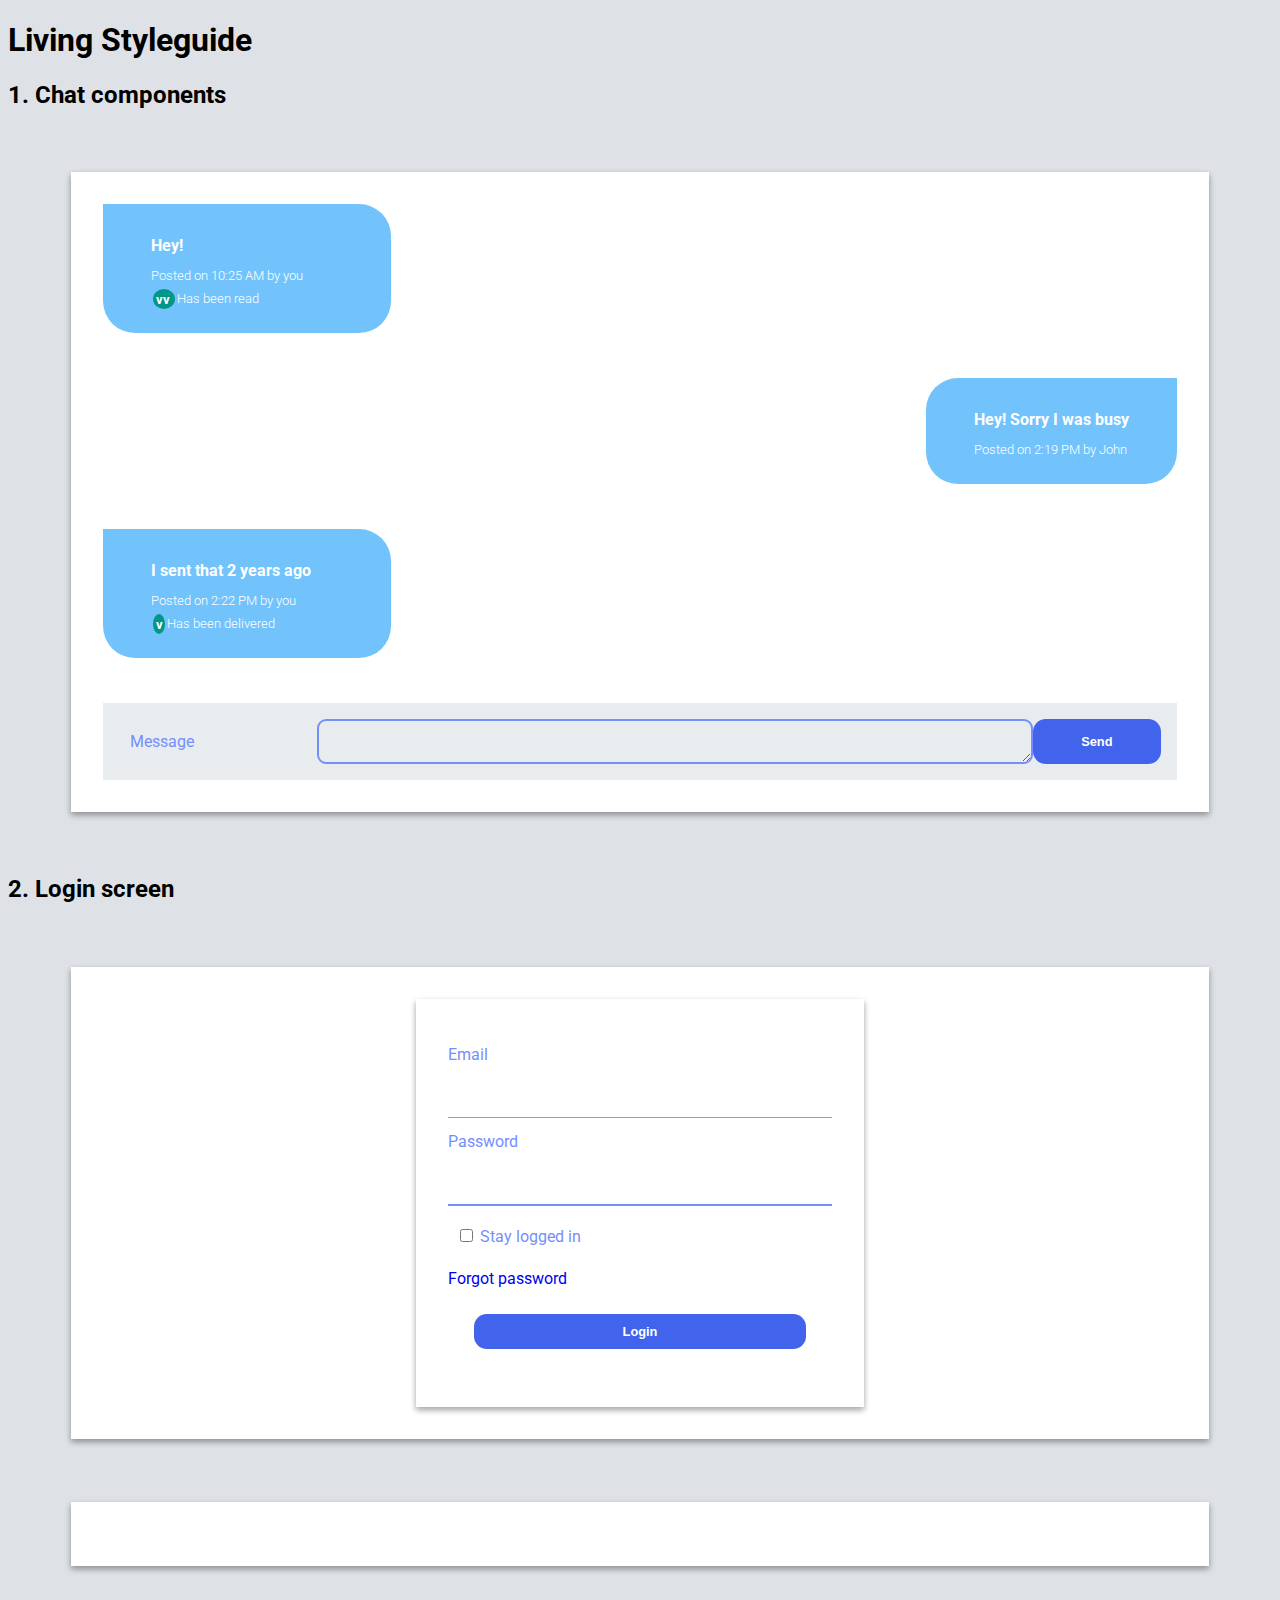
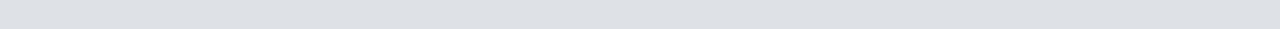
==== week-2/index.html @ c5dcfd50 "Added chat and login" ====
<!doctype html>
<html lang="en">
<head>

    <meta charset="UTF-8">
    <meta name="viewport" content="width=device-width" initial-scale=1>

    <title>Living Styleguide</title>

    <link rel="stylesheet" href="styles.css">

</head>
<body>

<h1>Living Styleguide</h1>

<!-- place components or patterns here -->
<h2>1. Chat components</h2>
<section class="chat">

  <ol>
      <li>

          <p>
              Hey!
          </p>

          <footer>
              <p>Posted on <time datatime="2015-01-22T10:25">10:25 AM</time> by you</p>
              <p data-status="READ">Has been read</p>
          </footer>

      </li>
      <li>

          <p>
              Hey! Sorry I was busy
          </p>

          <footer>
              <p>Posted on <time datatime="2017-02-03T14:19">2:19 PM</time> by John</p>
          </footer>

      </li>
      <li>

          <p>
              I sent that 2 years ago
          </p>

          <footer>
              <p>Posted on <time datatime="2017-02-03T14:22">2:22 PM</time> by you</p>
              <p data-status="DELIVERED">Has been delivered</p>
          </footer>

      </li>
  </ol>

  <form action="/" method="post">

      <label for="field-message">Message</label>
      <textarea name="field-message" id="field-message"></textarea>

      <button type="submit">Send</button>

  </form>
</section>

<h2>2. Login screen</h2>
<section class="login">
  <form action="/" method="post">

      <label for="field-email">Email</label>
      <input type="email" id="field-email" name="field-email" autocomplete="email" required autofocus>

      <label for="field-password">Password</label>
      <input type="password" id="field-password" name="field-password" required>
      <div class="password">
        <input type="checkbox" id="field-stay-logged-in" name="field-stay-logged-in" value="stay-logged-in">
        <label for="field-stay-logged-in">Stay logged in</label>
      </div>

      <a href="/">Forgot password</a>

      <button type="submit">Login</button>

  </form>
</section>
<section>
  

</body>
</html>
---- week-2/styles.css ----
@import url('https://fonts.googleapis.com/css?family=Roboto:300,400,700,900');

body {
  background-color: #dee2e6;
  color: black;
  font-family: 'Roboto', sans-serif;
}

ol {
  padding: 0;
  margin: 0;
}
section {
  background-color: white;
  padding: 2em;
  margin: 5%;
  box-shadow: 0 3px 6px rgba(0,0,0,0.16), 0 3px 6px rgba(0,0,0,0.23);
}
a {
  text-decoration: none;
}
/* Tags
--------------------*/

li {
  list-style-type: none;
  color: white;
  background-color: #72c3fc;
  padding: 1em 3em;
  margin-bottom: 5vh;
  border-radius: 0em 2em 2em 2em;
  max-width: 15vw;
}

li p {
  font-weight: 700;
}

footer {
  font-size: 0.8em;
  line-height: 0.8;
}

label {
  color: #748ffc;
  line-height: 3em;
}

input {
  line-height: 4vh;
  border: none;
  border-bottom: 2px solid #748ffc;
  font-size: 1em;
}

input:focus {
  outline: none;
  border-bottom: 1px solid hotpink;
}

textarea {
  border-radius: 1em;
  border: none;
  background-color: inherit;
  border: 2px solid #748ffc;
  font-size: 0.7em;
}

textarea:focus {
  outline: none;
  border-bottom: 2px solid hotpink;

}
/* Attributes
--------------------*/

[data-status="READ"]:before {
  content: "vv ";
  font-weight: 700;
  background-color: #009688;
  border-radius: 100%;
  padding: 0.2em;
  margin: 1%;
}

[data-status="DELIVERED"]:before {
  content: "v";
  font-weight: 700;
  background-color: #009688;
  border-radius: 100%;
  padding: 0.2em;
  margin: 1%;
}

[type="submit"] {
  background-color: #4263eb;
  border: none;
  padding: 0.8em;
  border-radius: 1em;
  color: white;
  min-width: 10vw;
  font-weight: 900;
  font-size: 0.8em;
}

/* 1. Chat
--------------------*/

footer p {
  font-weight: 300;
}

.chat form {
  display: flex;
  background-color: #e9ecef;
  padding: 1em;
  height: 5vh;
  color: white;
}

.chat form > label {
  flex: 1;
  align-self: center;
  margin: 1%;
}

form > textarea {
  flex: 4;
}

ol {
  display: flex;
  flex-direction: column;
}

.chat li:nth-of-type(2) {
  align-self: flex-end;
  border-radius: 2em 0em 2em 2em;
}

/* 2. Login
--------------------*/
.login {
  display: flex;
  justify-content: center;
}
.login form {
  display: flex;
  background-color: #ffffff;
  flex-direction: column;
  min-width: 30vw;
  padding: 2em;
  box-shadow: 0 3px 6px rgba(0,0,0,0.16), 0 3px 6px rgba(0,0,0,0.23);
}

.login button {
  margin: 2em;
}

.login .password {
  margin: 2%;
}
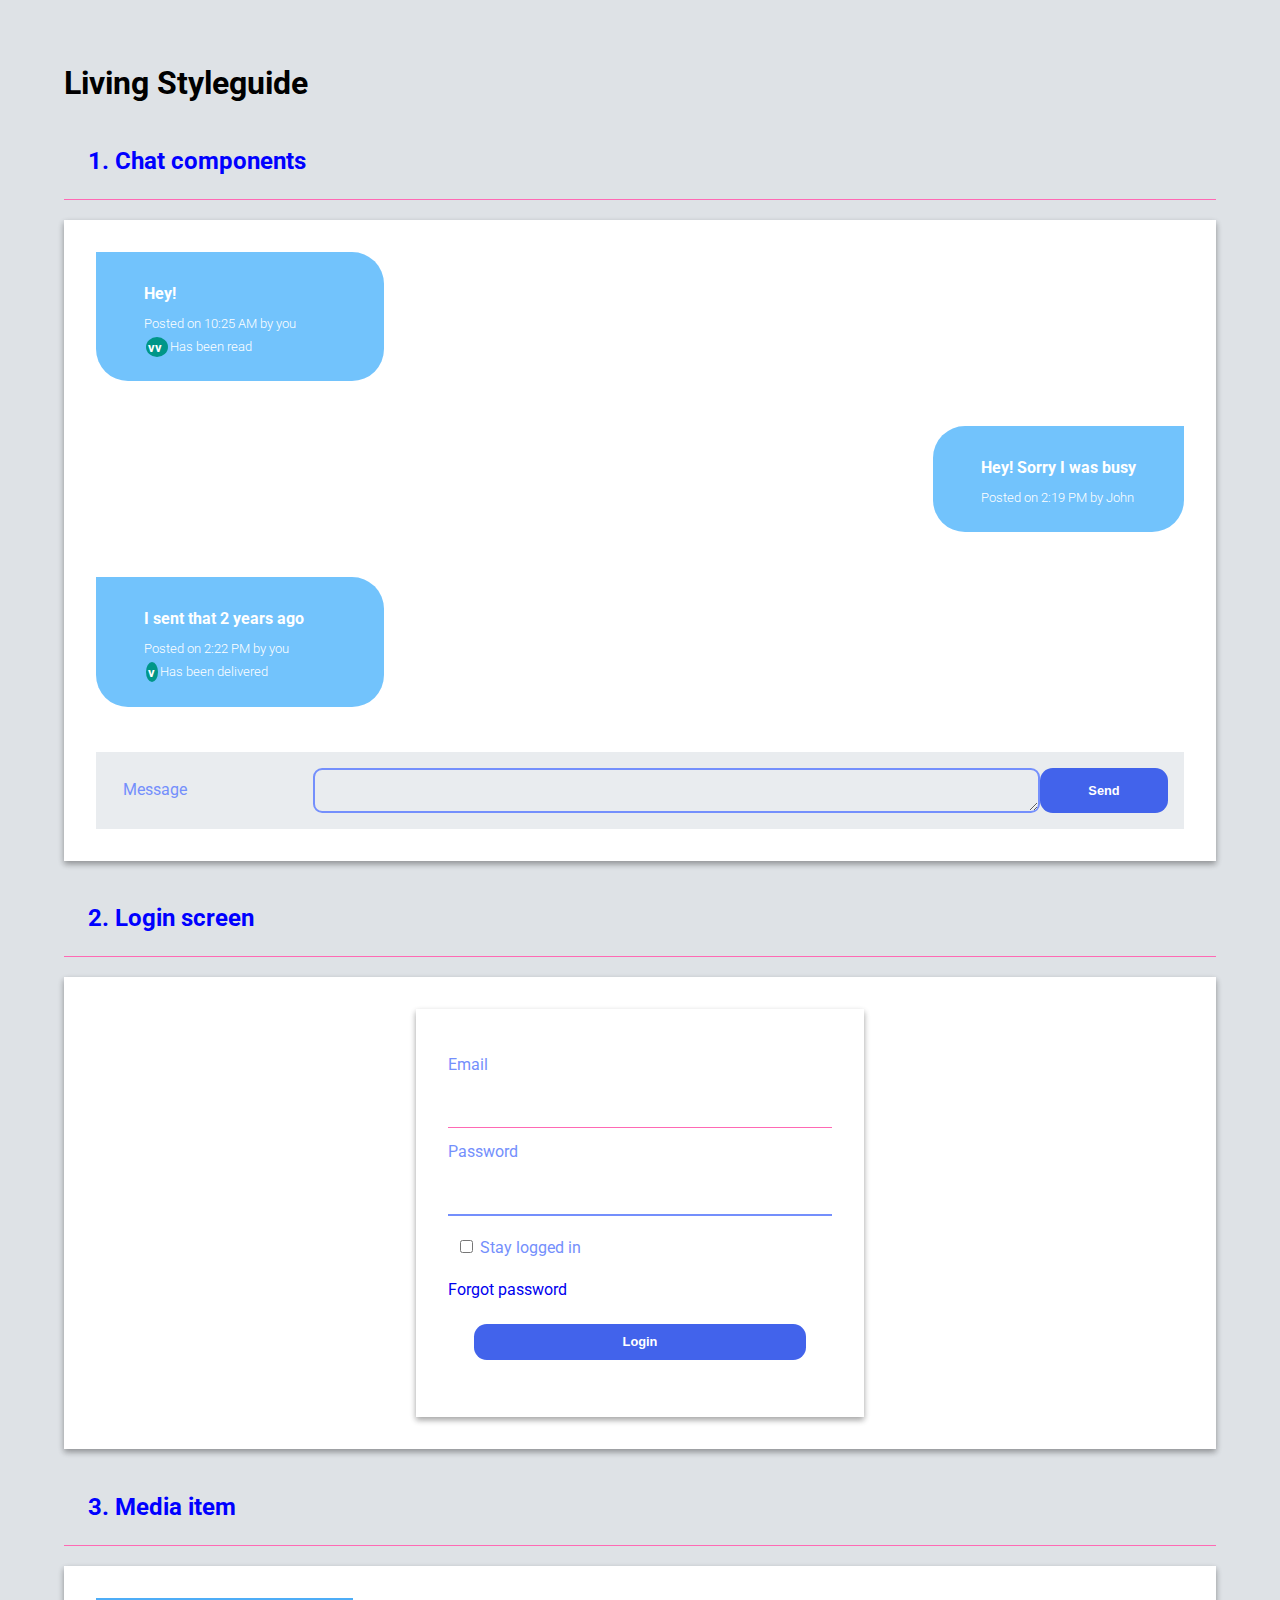
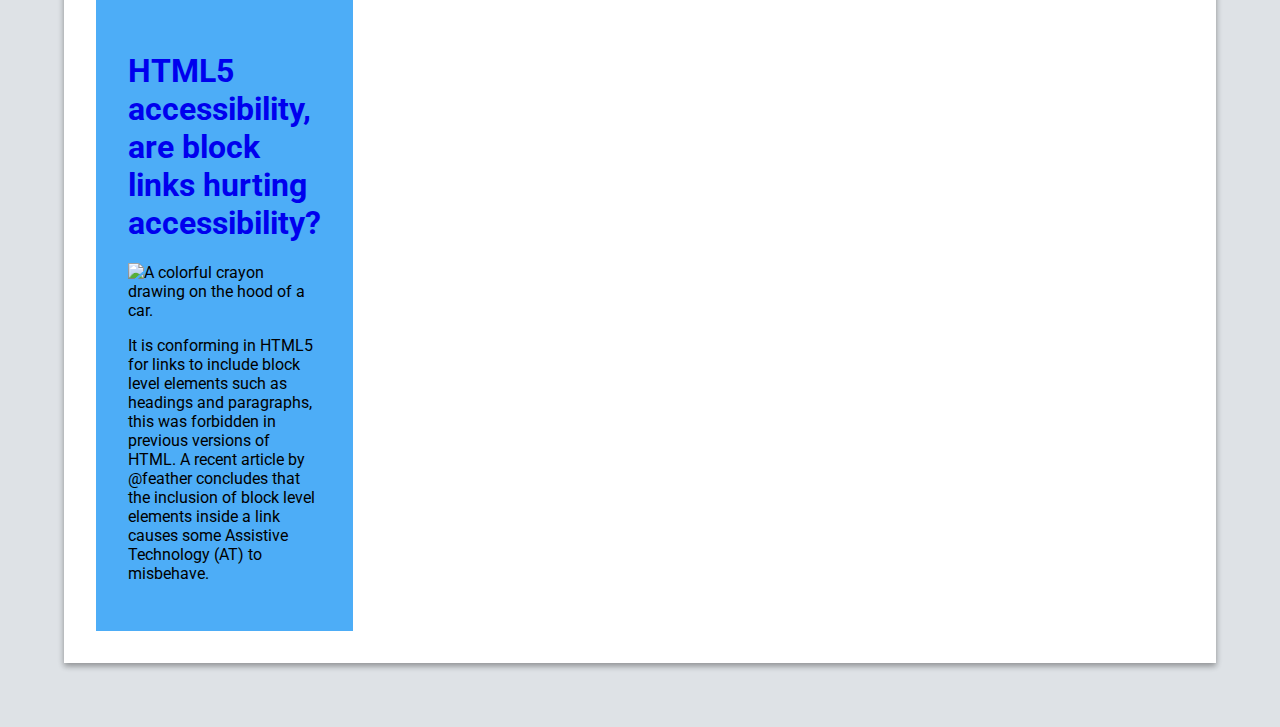
==== commit 1b83d29d: "Working on" ====
--- a/week-2/index.html
+++ b/week-2/index.html
@@ -86,8 +86,18 @@
 
   </form>
 </section>
-<section>
-  
+
+<h2>3. Media item</h3>
+<section class="media-item">
+  <article>
+  	<h1><a href="/">HTML5 accessibility, are block links hurting accessibility?</a></h1>
+
+  	<img src="https://vasilis.nl/voto/fotos/klein/161001180558-de-boot-gemist-150.jpg" alt="A colorful crayon drawing on the hood of a car." />
+
+  	<p>It is conforming in HTML5 for links to include block level elements such as headings and paragraphs, this was forbidden in previous versions of HTML. A recent article by @feather concludes that the inclusion of block level elements inside a link causes some Assistive Technology (AT) to misbehave.</p>
+  </article>
+</section>
+
 
 </body>
 </html>
--- a/week-2/styles.css
+++ b/week-2/styles.css
@@ -4,6 +4,7 @@
   background-color: #dee2e6;
   color: black;
   font-family: 'Roboto', sans-serif;
+  margin: 5%;
 }
 
 ol {
@@ -13,12 +14,25 @@
 section {
   background-color: white;
   padding: 2em;
-  margin: 5%;
   box-shadow: 0 3px 6px rgba(0,0,0,0.16), 0 3px 6px rgba(0,0,0,0.23);
 }
 a {
   text-decoration: none;
 }
+
+h2 {
+  text-align: left;
+  border-bottom: 1px solid hotpink;
+  padding: 1em;
+  color: blue;
+}
+
+article {
+  background-color: #4dadf7;
+  padding: 2em;
+  width: min-content;
+}
+
 /* Tags
 --------------------*/
 
@@ -160,3 +174,9 @@
 .login .password {
   margin: 2%;
 }
+
+/* Article
+--------------------*/
+article img {
+  width: 50vw;
+}
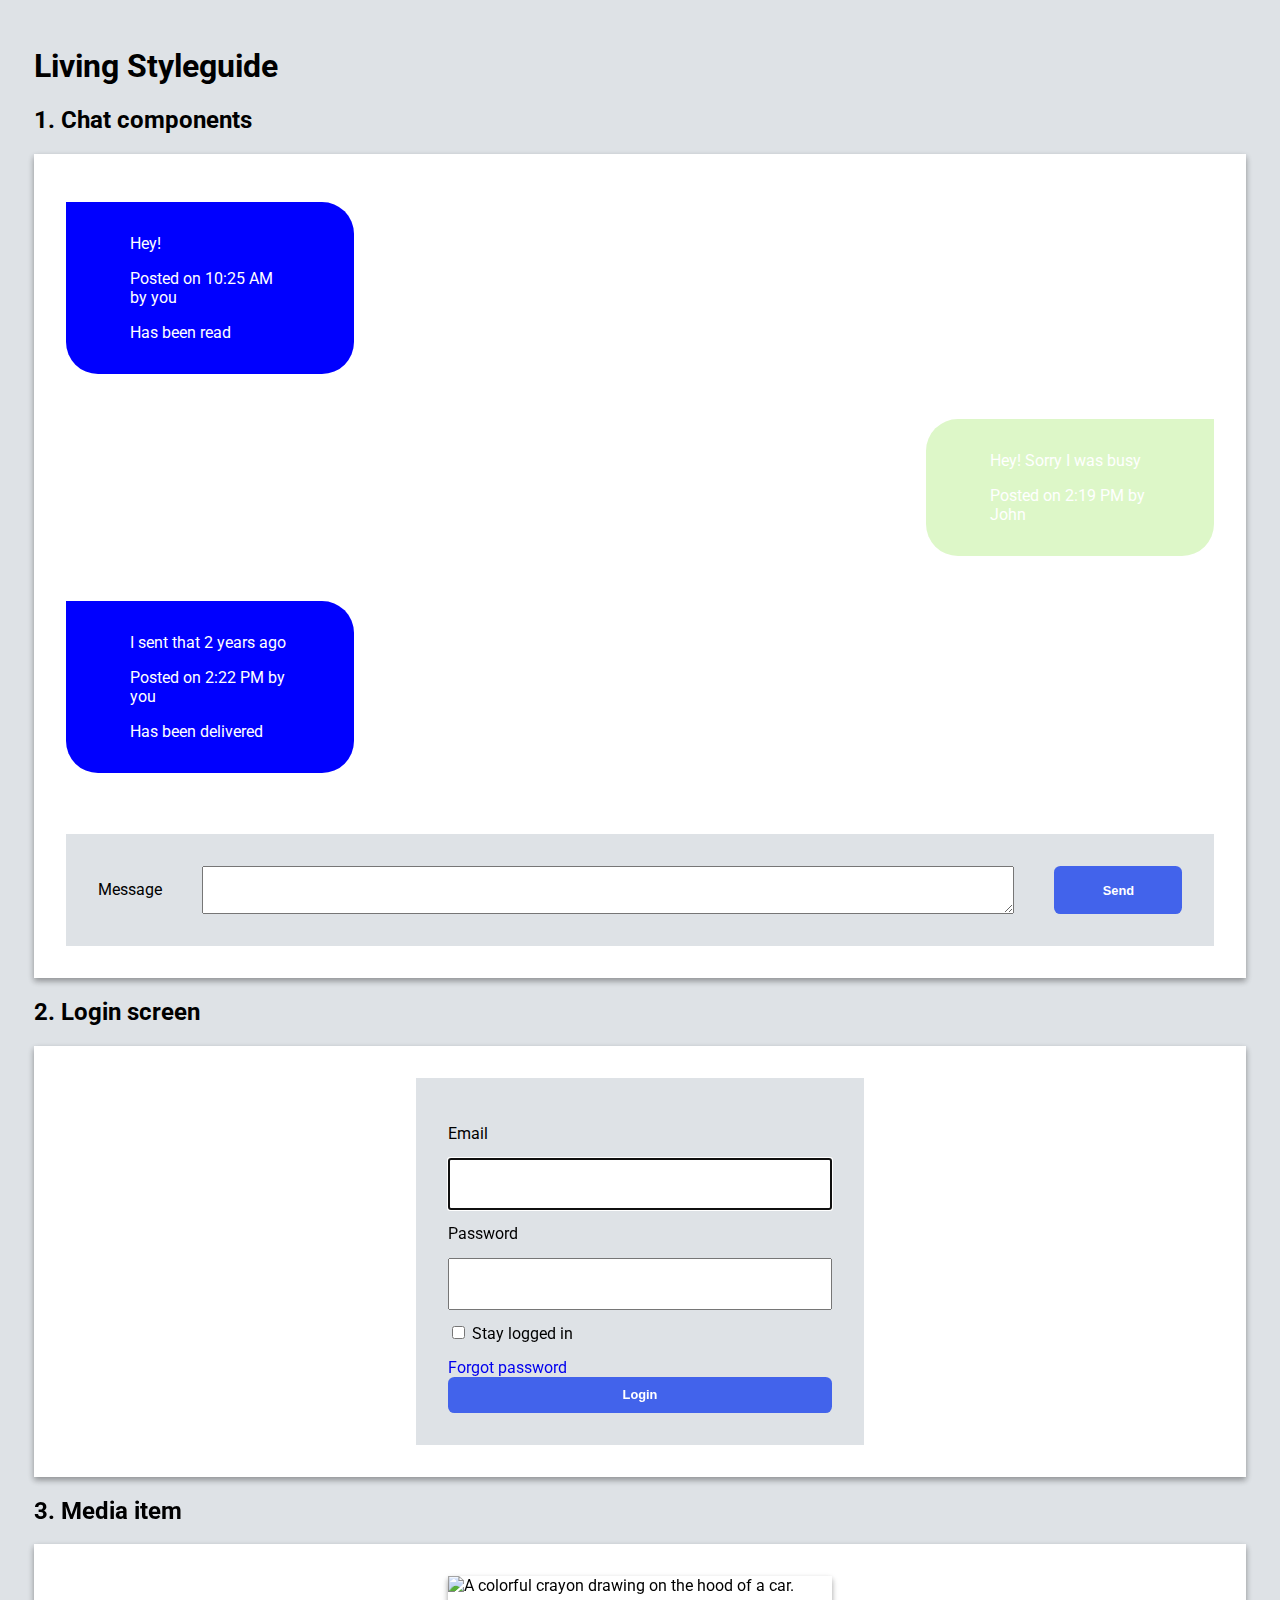
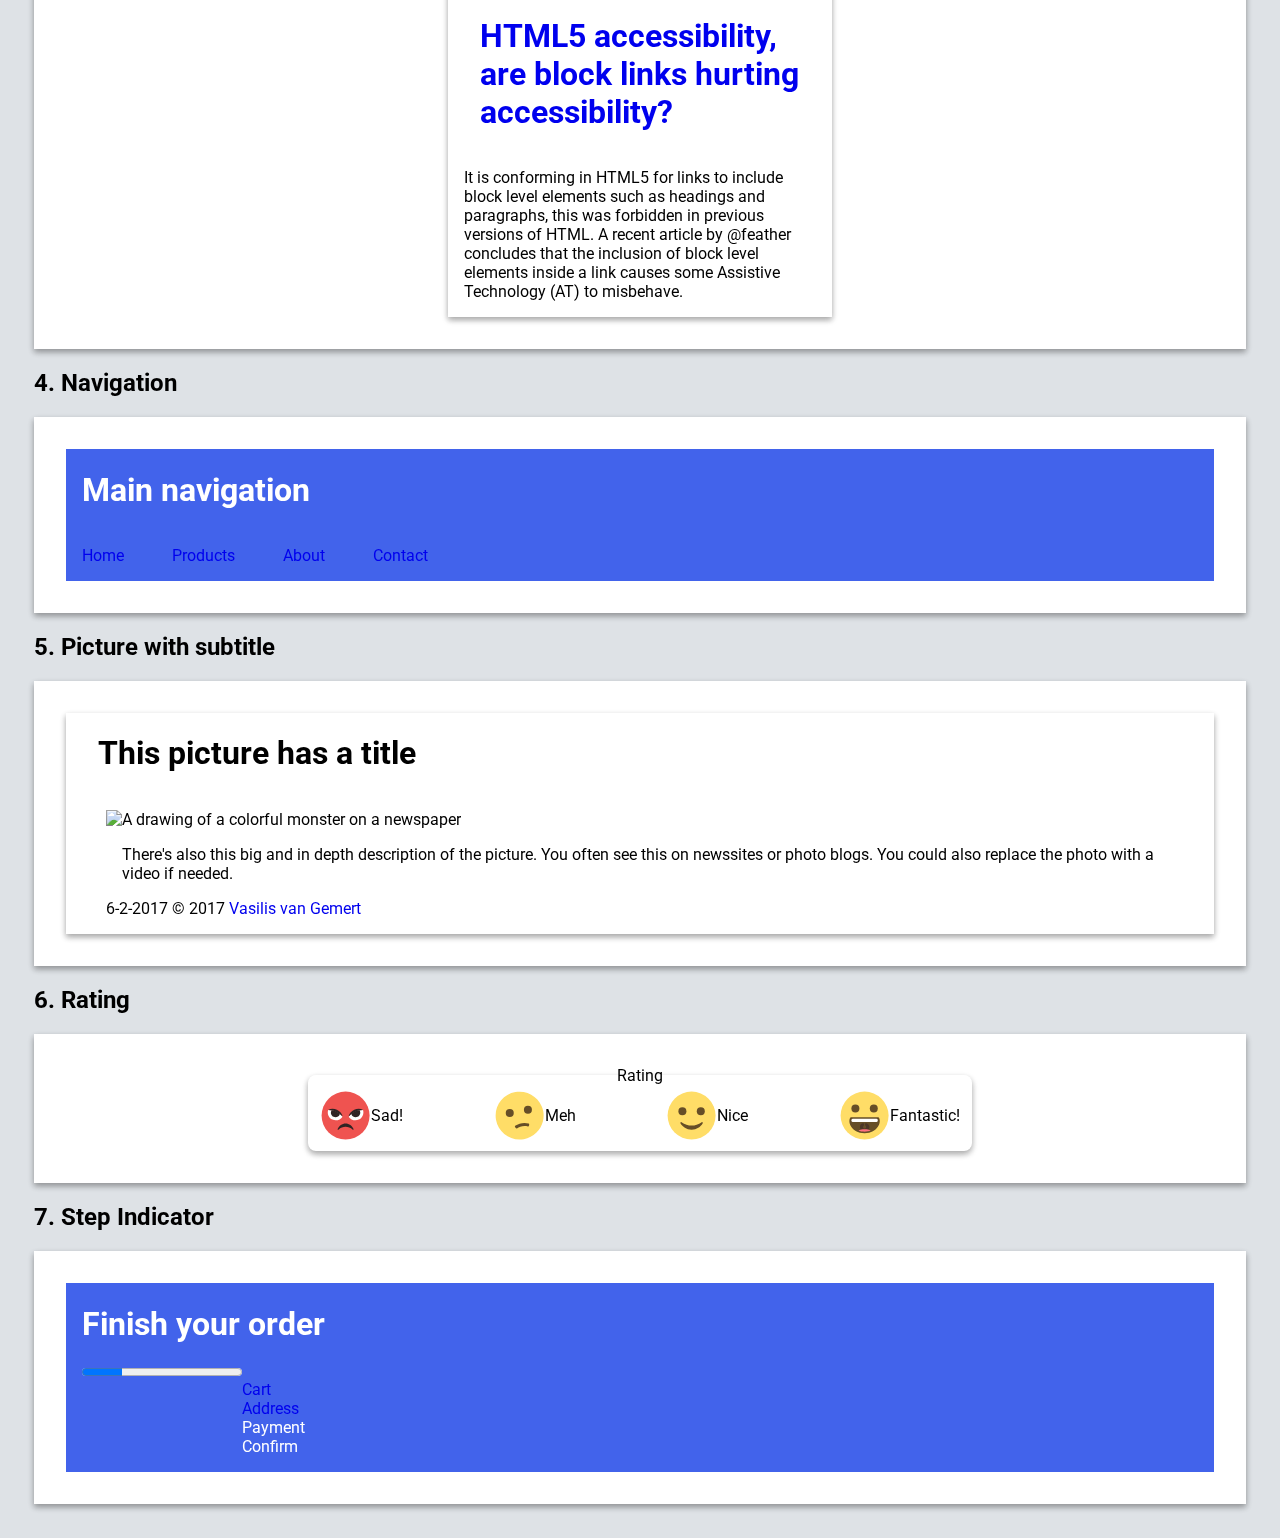
==== commit 6d88c86d: "Added styling components" ====
--- a/week-2/index.html
+++ b/week-2/index.html
@@ -3,8 +3,7 @@
 <head>
 
     <meta charset="UTF-8">
-    <meta name="viewport" content="width=device-width" initial-scale=1>
-
+    <meta name="viewport" content="width=device-width, initial-scale=1">
     <title>Living Styleguide</title>
 
     <link rel="stylesheet" href="styles.css">
@@ -98,6 +97,114 @@
   </article>
 </section>
 
+<h2>4. Navigation</h2>
+<section class="navigation">
+  <nav>
+
+      <h1>Main navigation</h1>
+
+      <ul>
+          <li><a href="#main-content" aria-label="Home, current page">Home</a></li>
+          <li>
+              <a href="/products">Products</a>
+
+              <ul>
+                  <li><a href="/products/rock">Rock</a></li>
+                  <li><a href="/products/paper">Paper</a></li>
+                  <li><a href="/products/scissors">Scissors</a></li>
+              </ul>
+
+          </li>
+          <li><a href="/about">About</a></li>
+          <li><a href="/contact">Contact</a></li>
+      </ul>
+  </nav>
+</section>
+
+<h2> 5. Picture with subtitle</h2>
+<section class="picture">
+  <article>
+  	<h1>This picture has a title</h1>
+  	<figure>
+  		<!-- Portrait -->
+  		<img src="https://vasilis.nl/voto/fotos/klein/170126170241-we-hebben-een-bortusk-1280.jpg" alt="A drawing of a colorful monster on a newspaper" />
+
+  		<!-- Landscape -->
+  		<!-- <img src="https://vasilis.nl/voto/fotos/klein/161001174911-verhuizen-1280.jpg" alt="A bulldozer transporting a beach house along a sunny beach" /> -->
+  		<figcaption>
+  			<p>
+  				There's also this big and in depth description of the picture. You often see this on newssites or photo blogs. You could also replace the photo with a video if needed.
+  			</p>
+  			<footer>
+  				<time datetime="2017-02-06">6-2-2017</time> © 2017 <a href="https://vasilis.nl">Vasilis van Gemert</a>
+  			</footer>
+  		</figcaption>
+  	</figure>
+  </article>
+</section>
+
+<h2> 6. Rating</h2>
+<section class="rating">
+  <fieldset>
+      <legend>Rating</legend>
+
+      <div class="emoji">
+        <input type="radio" name="rating" id="rating-0">
+        <label for="rating-0">
+            Sad!
+            <svg xmlns="http://www.w3.org/2000/svg" viewBox="0 0 64 64" enable-background="new 0 0 64 64"><circle cx="32" cy="32" r="30" fill="#ef5350"/><path d="m41 49.7c-5.8-4.8-12.2-4.8-18 0-.7.6-1.3-.4-.8-1.3 1.8-3.4 5.3-6.5 9.8-6.5s8.1 3.1 9.8 6.5c.5.8-.1 1.8-.8 1.3" fill="#302424"/><path d="m10.2 24.9c-1.5 4.7.6 10 5.3 12.1 4.6 2.2 10 .5 12.7-3.7l-6.9-7.7-11.1-.7" fill="#fff"/><g fill="#302424"><path d="m14.2 25.8c-1.4 2.9-.1 6.4 2.8 7.7 2.9 1.4 6.4.1 7.7-2.8 1-1.9-9.6-6.8-10.5-4.9"/><path d="m10.2 24.9c1.6-1 3.5-1.5 5.4-1.5 1.9 0 3.8.5 5.6 1.3 1.7.8 3.3 2 4.6 3.4 1.2 1.5 2.2 3.2 2.4 5.1-1.3-1.3-2.6-2.4-4-3.4-1.4-1-2.8-1.8-4.2-2.4-1.5-.7-3-1.2-4.6-1.7-1.8-.3-3.4-.6-5.2-.8"/></g><path d="m53.8 24.9c1.5 4.7-.6 10-5.3 12.1-4.6 2.2-10 .5-12.7-3.7l6.9-7.7 11.1-.7" fill="#fff"/><g fill="#302424"><path d="m49.8 25.8c1.4 2.9.1 6.4-2.8 7.7-2.9 1.4-6.4.1-7.7-2.8-1-1.9 9.6-6.8 10.5-4.9"/><path d="m53.8 24.9c-1.6-1-3.5-1.5-5.4-1.5-1.9 0-3.8.5-5.6 1.3-1.7.8-3.3 2-4.6 3.4-1.2 1.5-2.2 3.2-2.4 5.1 1.3-1.3 2.6-2.4 4-3.4 1.4-1 2.8-1.8 4.2-2.4 1.5-.7 3-1.2 4.6-1.7 1.8-.3 3.4-.6 5.2-.8"/></g></svg>
+        </label>
+
+
+        <input type="radio" name="rating" id="rating-1">
+        <label for="rating-1">
+            Meh
+            <svg xmlns="http://www.w3.org/2000/svg" viewBox="0 0 64 64" enable-background="new 0 0 64 64"><path d="m2.5 37.2c2.9 16.3 18.4 27.2 34.8 24.3 16.3-2.9 27.2-18.4 24.3-34.8-2.9-16.2-18.5-27.1-34.8-24.2-16.3 2.8-27.2 18.4-24.3 34.7" fill="#ffdd67"/><g fill="#664e27"><circle cx="42.4" cy="24.7" r="5"/><circle cx="19.7" cy="28.7" r="5"/><path d="m43.3 41.8c-5.8-1.5-12-.4-16.9 3-1.2.9 1.1 4 2.3 3.2 3.2-2.3 8.4-3.8 13.7-2.4 1.3.3 2.4-3.3.9-3.8"/></g></svg>
+        </label>
+
+
+        <input type="radio" name="rating" id="rating-2">
+        <label for="rating-2">
+            Nice
+            <svg xmlns="http://www.w3.org/2000/svg" viewBox="0 0 64 64" enable-background="new 0 0 64 64"><circle cx="32" cy="32" r="30" fill="#ffdd67"/><g fill="#664e27"><circle cx="20.5" cy="26.6" r="5"/><circle cx="43.5" cy="26.6" r="5"/><path d="m44.6 40.3c-8.1 5.7-17.1 5.6-25.2 0-1-.7-1.8.5-1.2 1.6 2.5 4 7.4 7.7 13.8 7.7s11.3-3.6 13.8-7.7c.6-1.1-.2-2.3-1.2-1.6"/></g></svg>
+        </label>
+
+
+        <input type="radio" name="rating" id="rating-3">
+        <label for="rating-3">
+            Fantastic!
+            <svg xmlns="http://www.w3.org/2000/svg" viewBox="0 0 64 64" enable-background="new 0 0 64 64"><circle cx="32" cy="32" r="30" fill="#ffdd67"/><path d="m49.7 34.4c-.4-.5-1.1-.4-1.9-.4-15.8 0-15.8 0-31.6 0-.8 0-1.5-.1-1.9.4-3.9 5 .7 19.6 17.7 19.6 17 0 21.6-14.6 17.7-19.6" fill="#664e27"/><path d="m33.8 41.7c-.6 0-1.5.5-1.1 2 .2.7 1.2 1.6 1.2 2.8 0 2.4-3.8 2.4-3.8 0 0-1.2 1-2 1.2-2.8.3-1.4-.6-2-1.1-2-1.6 0-4.1 1.7-4.1 4.6 0 3.2 2.7 5.8 6 5.8 3.3 0 6-2.6 6-5.8-.1-2.8-2.7-4.5-4.3-4.6" fill="#4c3526"/><path d="m24.3 50.7c2.2 1 4.8 1.5 7.7 1.5 2.9 0 5.5-.6 7.7-1.5-2.1-1.1-4.7-1.7-7.7-1.7s-5.6.6-7.7 1.7" fill="#ff717f"/><path d="m47 36c-15 0-15 0-29.9 0-2.1 0-2.1 4-.1 4 10.4 0 19.6 0 30 0 2 0 2-4 0-4" fill="#fff"/><g fill="#664e27"><circle cx="20.5" cy="23" r="5"/><circle cx="43.5" cy="23" r="5"/></g></svg>
+        </label>
+      </div>
+
+  </fieldset>
+</section>
+
+<h2> 7. Step Indicator</h2>
+<section ="step">
+  <nav>
+
+      <h1>Finish your order</h1>
+
+      <progress value="0.25" max="1">25%</progress>
+
+      <ol>
+          <li>
+              <a href="/cart">Cart</a>
+          </li>
+          <li>
+              <a href="#main-content" aria-label="Address, current step">Address</a>
+          </li>
+          <li>
+              Payment
+          </li>
+          <li>
+              Confirm
+          </li>
+      </ol>
+
+  </nav>
+</section>
 
 </body>
 </html>
--- a/week-2/styles.css
+++ b/week-2/styles.css
@@ -1,182 +1,227 @@
 @import url('https://fonts.googleapis.com/css?family=Roboto:300,400,700,900');
 
-body {
-  background-color: #dee2e6;
-  color: black;
-  font-family: 'Roboto', sans-serif;
-  margin: 5%;
-}
-
-ol {
-  padding: 0;
-  margin: 0;
-}
-section {
-  background-color: white;
-  padding: 2em;
-  box-shadow: 0 3px 6px rgba(0,0,0,0.16), 0 3px 6px rgba(0,0,0,0.23);
-}
+/* CSS variables for color
+-----------------------------*/
+
+:root {
+  --main-bg-color: #dee2e6;
+  --main-fr-color: #fff;
+
+  --main-font: 'Roboto', sans-serif;
+  --main-font-color: #fff;
+  --main-link-color: purple;
+  --main-p-color: black;
+
+  --nav-dark: #3949AB;
+
+  --box-shadow-1: 0 3px 6px rgba(0,0,0,0.16), 0 3px 6px rgba(0,0,0,0.23);
+
+  --section-bg-color: #fff;
+
+  --chat-bg-color: blue;
+  --chat-bg2-color: #DDF7C8;
+
+  --button-color: #4263eb;
+
+  --nav-bg-color: #4263eb;
+}
+
+/* Some resets
+-----------------------*/
 a {
   text-decoration: none;
 }
 
-h2 {
-  text-align: left;
-  border-bottom: 1px solid hotpink;
-  padding: 1em;
-  color: blue;
+ul,ol {
+  list-style-type: none;
+  padding: 0;
+}
+
+/* Global page styling
+-----------------------*/
+
+html {
+  margin: 2%;
+  background-color: var(--main-bg-color);
+  font-family: var(--main-font)
+}
+
+section {
+  background-color: var(--main-fr-color);
+  box-shadow: var(--box-shadow-1);
+  padding: 2em;
+}
+
+img {
+  max-width: 100%;
+}
+
+/* Tags
+----------------*/
+
+form {
+  display: flex;
+  background-color: var(--main-bg-color);
+  padding: 2em;
+}
+
+label {
+  line-height: 3;
+  cursor: pointer;
+}
+
+input {
+  font-size: 1em;
+  line-height: 2;
+  padding: 0.5em;
+  display: inline;
 }
 
 article {
-  background-color: #4dadf7;
-  padding: 2em;
-  width: min-content;
-}
-
-/* Tags
---------------------*/
-
-li {
-  list-style-type: none;
-  color: white;
-  background-color: #72c3fc;
+  box-shadow: var(--box-shadow-1);
+  display: flex;
+  flex-direction: column;
+}
+
+nav {
+  display: flex;
+  flex-wrap: wrap;
+  background-color: var(--nav-bg-color);
+  color: var(--main-fr-color);
+  padding: 0em 1em;
+}
+
+svg {
+  width: 4vw;
+}
+
+/* Attributes
+---------------*/
+[type="submit"] {
+  background-color: var(--button-color);
+  border: none;
+  padding: 0.8em;
+  border-radius: 0.5em;
+  color: var(--main-fr-color);
+  min-width: 10vw;
+  font-weight: 900;
+  font-size: 0.8em;
+}
+
+/* 1. Chat
+----------------*/
+.chat ol {
+  display: flex;
+  flex-direction: column;
+}
+
+.chat form > label {
+  align-self: center;
+}
+
+form > textarea {
+  flex: 1;
+  margin: 0em 3em;
+}
+
+.chat li {
+  color: var(--main-fr-color);
+  background-color: var(--chat-bg-color);
   padding: 1em 3em;
   margin-bottom: 5vh;
   border-radius: 0em 2em 2em 2em;
   max-width: 15vw;
 }
 
-li p {
-  font-weight: 700;
-}
-
-footer {
-  font-size: 0.8em;
-  line-height: 0.8;
-}
-
-label {
-  color: #748ffc;
-  line-height: 3em;
-}
-
-input {
-  line-height: 4vh;
-  border: none;
-  border-bottom: 2px solid #748ffc;
-  font-size: 1em;
-}
-
-input:focus {
-  outline: none;
-  border-bottom: 1px solid hotpink;
-}
-
-textarea {
-  border-radius: 1em;
-  border: none;
-  background-color: inherit;
-  border: 2px solid #748ffc;
-  font-size: 0.7em;
-}
-
-textarea:focus {
-  outline: none;
-  border-bottom: 2px solid hotpink;
-
-}
-/* Attributes
---------------------*/
-
-[data-status="READ"]:before {
-  content: "vv ";
-  font-weight: 700;
-  background-color: #009688;
-  border-radius: 100%;
-  padding: 0.2em;
-  margin: 1%;
-}
-
-[data-status="DELIVERED"]:before {
-  content: "v";
-  font-weight: 700;
-  background-color: #009688;
-  border-radius: 100%;
-  padding: 0.2em;
-  margin: 1%;
-}
-
-[type="submit"] {
-  background-color: #4263eb;
-  border: none;
-  padding: 0.8em;
-  border-radius: 1em;
-  color: white;
-  min-width: 10vw;
-  font-weight: 900;
-  font-size: 0.8em;
-}
-
-/* 1. Chat
---------------------*/
-
-footer p {
-  font-weight: 300;
-}
-
-.chat form {
-  display: flex;
-  background-color: #e9ecef;
-  padding: 1em;
-  height: 5vh;
-  color: white;
-}
-
-.chat form > label {
-  flex: 1;
-  align-self: center;
-  margin: 1%;
-}
-
-form > textarea {
-  flex: 4;
-}
-
-ol {
-  display: flex;
-  flex-direction: column;
-}
-
 .chat li:nth-of-type(2) {
   align-self: flex-end;
   border-radius: 2em 0em 2em 2em;
-}
+  background-color: var(--chat-bg2-color);
+}
+
 
 /* 2. Login
---------------------*/
+-----------------*/
 .login {
   display: flex;
   justify-content: center;
 }
+
 .login form {
-  display: flex;
-  background-color: #ffffff;
   flex-direction: column;
   min-width: 30vw;
-  padding: 2em;
-  box-shadow: 0 3px 6px rgba(0,0,0,0.16), 0 3px 6px rgba(0,0,0,0.23);
-}
-
-.login button {
-  margin: 2em;
-}
-
-.login .password {
-  margin: 2%;
-}
-
-/* Article
---------------------*/
+  box-shadow: var(--box-1-shadow);
+}
+
+/* 3. Media item
+--------------*/
+.media-item {
+  display: flex;
+  justify-content: center;
+}
+
+.media-item article {
+  max-width: 30vw;
+}
+
 article img {
+  width: 100%;
+  order: -1;
+}
+
+article > h1,p {
+  padding: 0em 1em;
+  order: 0;
+}
+
+/* 4. Navigation
+------------------*/
+nav h1 {
+  flex-basis: 100%;
+}
+
+nav ul {
+  display: flex;
+  width: 100%;
+}
+
+nav li {
+  margin-right: 3em;
+}
+nav ul li ul {
+  display: flex;
+  flex-direction: column;
+  display: none;
+}
+
+/* 5. Picture with subtitle
+-----------------------*/
+.rating {
+  display: flex;
+  justify-content: center;
+}
+
+fieldset {
   width: 50vw;
-}
+  text-align: center;
+  border-radius: 0.5em;
+  float: left;
+  border: none;
+  box-shadow: var(--box-shadow-1);
+}
+
+fieldset [type="radio"] {
+  display: none;
+}
+
+.emoji {
+  display: flex;
+  justify-content: space-between;
+}
+
+fieldset label {
+  line-height: 0;
+  display: flex;
+  flex-direction: row-reverse;
+  align-items: center;
+}
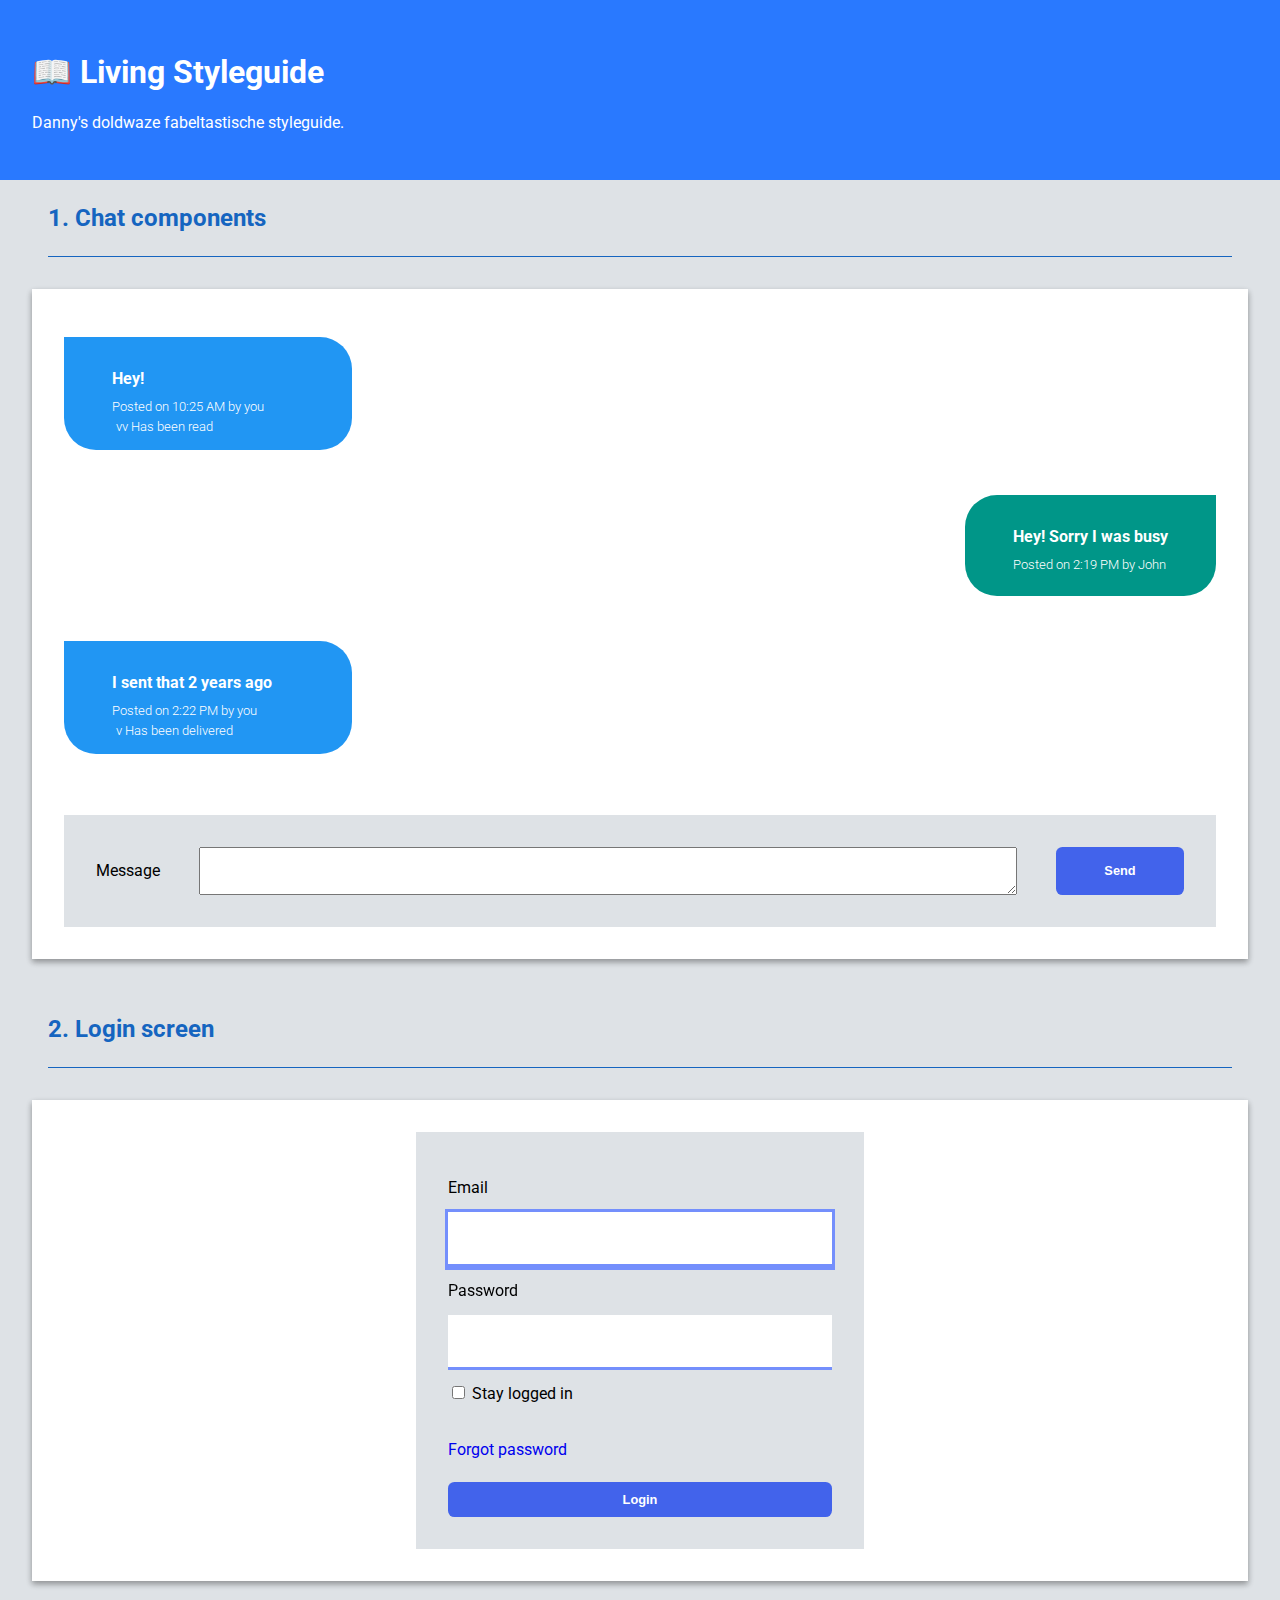
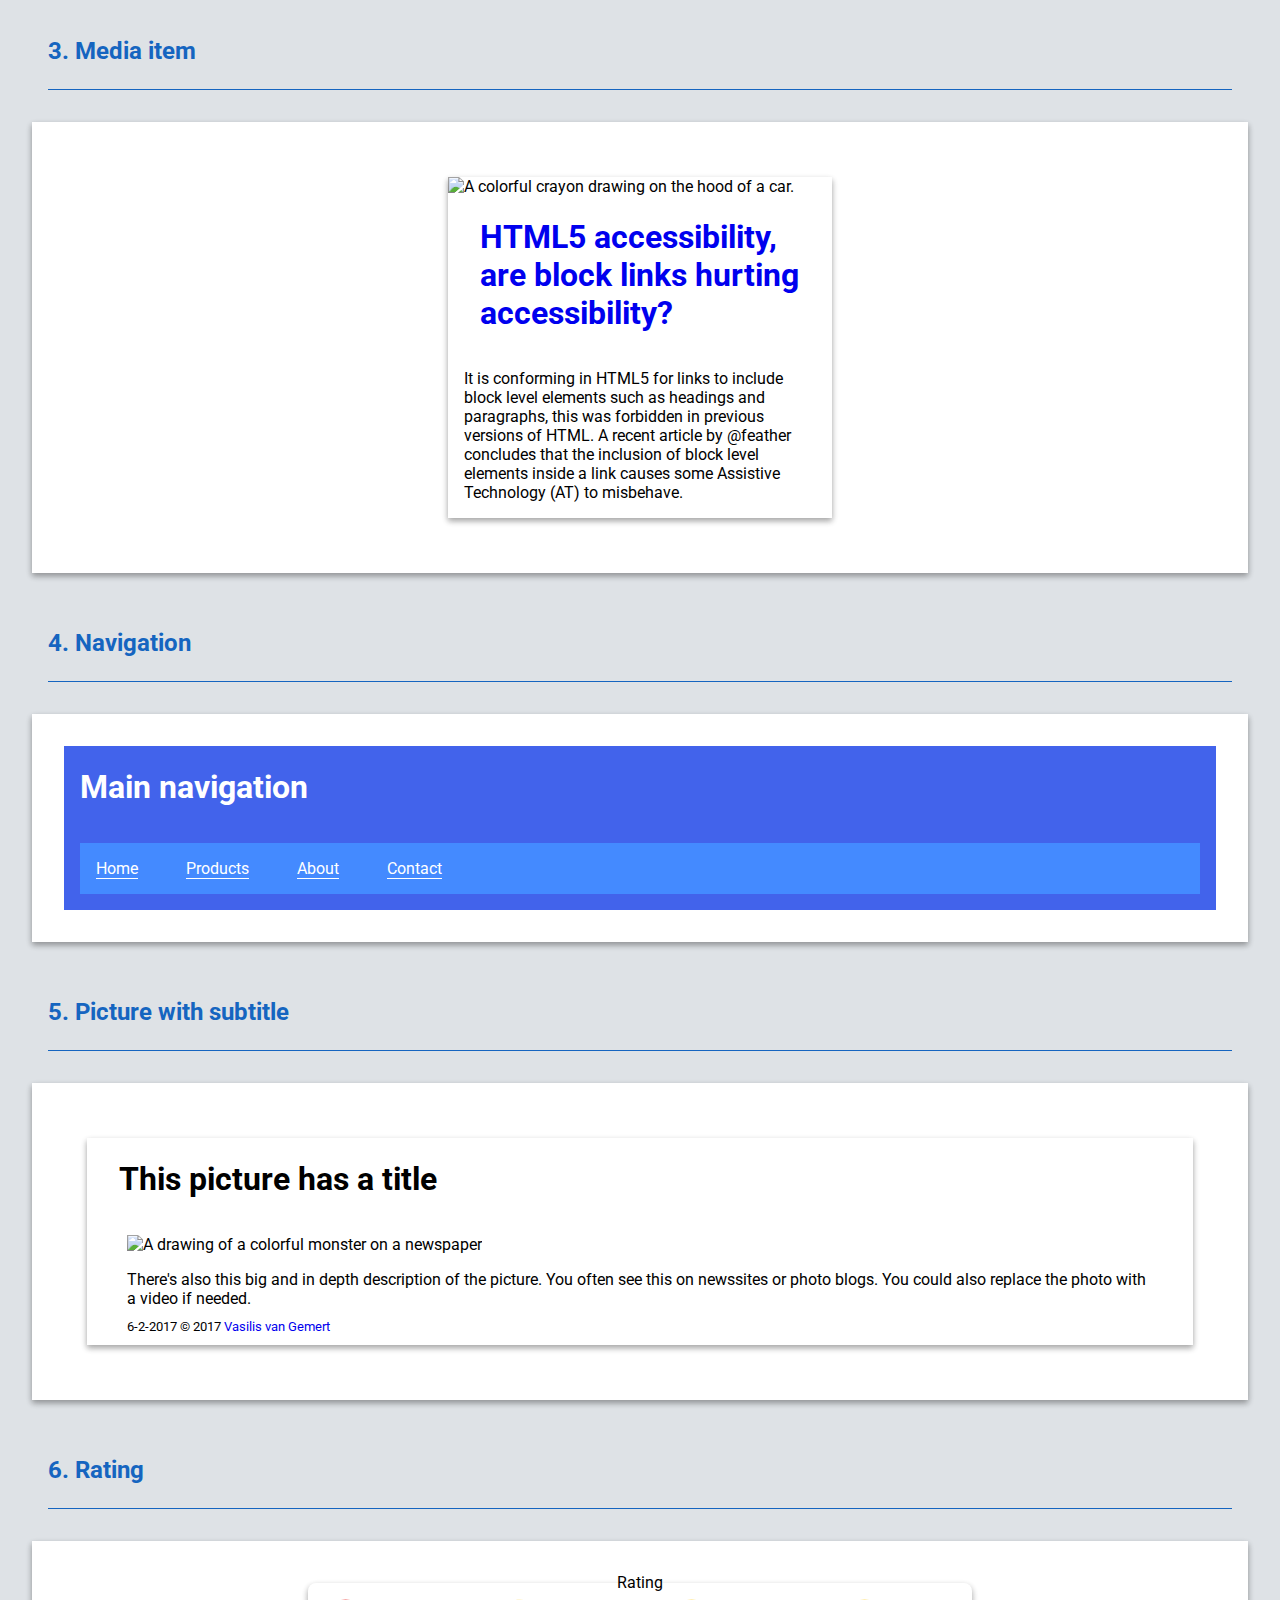
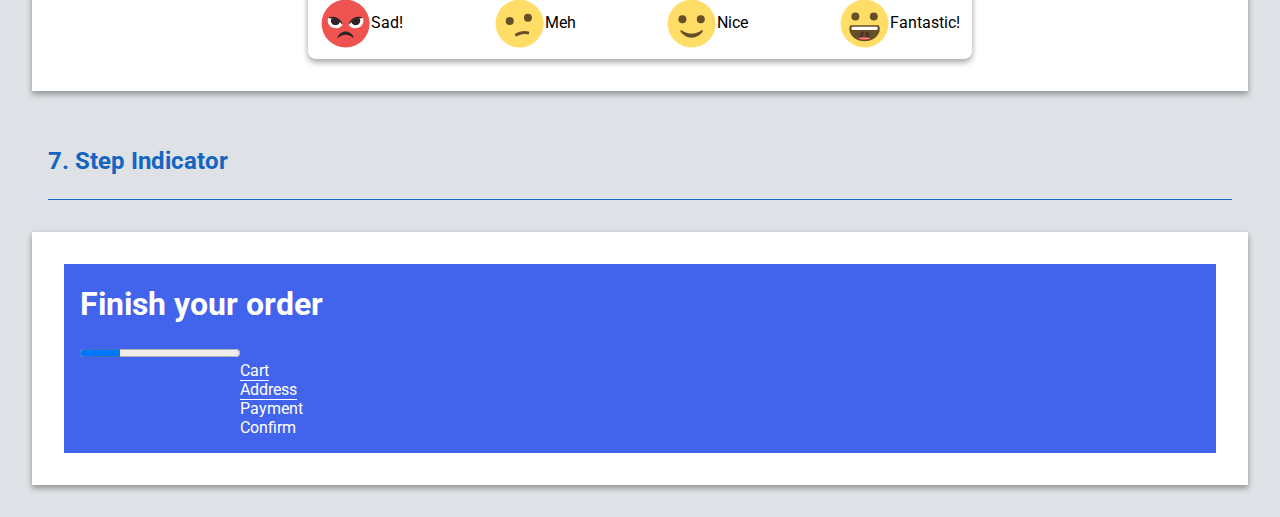
==== commit e7e668ef: "Added some minor styles" ====
--- a/week-2/index.html
+++ b/week-2/index.html
@@ -11,7 +11,10 @@
 </head>
 <body>
 
-<h1>Living Styleguide</h1>
+<header>
+  <h1>📖 Living Styleguide</h1>
+  <p>Danny's doldwaze fabeltastische styleguide.</p>
+</header>
 
 <!-- place components or patterns here -->
 <h2>1. Chat components</h2>
@@ -96,6 +99,7 @@
   	<p>It is conforming in HTML5 for links to include block level elements such as headings and paragraphs, this was forbidden in previous versions of HTML. A recent article by @feather concludes that the inclusion of block level elements inside a link causes some Assistive Technology (AT) to misbehave.</p>
   </article>
 </section>
+
 
 <h2>4. Navigation</h2>
 <section class="navigation">
@@ -148,7 +152,7 @@
   <fieldset>
       <legend>Rating</legend>
 
-      <div class="emoji">
+      <div class="emojis">
         <input type="radio" name="rating" id="rating-0">
         <label for="rating-0">
             Sad!
--- a/week-2/styles.css
+++ b/week-2/styles.css
@@ -6,10 +6,12 @@
 :root {
   --main-bg-color: #dee2e6;
   --main-fr-color: #fff;
+  --header-color: #2979FF;
 
   --main-font: 'Roboto', sans-serif;
   --main-font-color: #fff;
   --main-link-color: purple;
+  --main-heading-color: #1565C0;
   --main-p-color: black;
 
   --nav-dark: #3949AB;
@@ -18,8 +20,8 @@
 
   --section-bg-color: #fff;
 
-  --chat-bg-color: blue;
-  --chat-bg2-color: #DDF7C8;
+  --chat-bg-color: #2196F3;
+  --chat-bg2-color: #009688;
 
   --button-color: #4263eb;
 
@@ -37,11 +39,16 @@
   padding: 0;
 }
 
+html, body {
+  margin: 0;
+  padding;
+}
+
+
 /* Global page styling
 -----------------------*/
 
 html {
-  margin: 2%;
   background-color: var(--main-bg-color);
   font-family: var(--main-font)
 }
@@ -50,10 +57,24 @@
   background-color: var(--main-fr-color);
   box-shadow: var(--box-shadow-1);
   padding: 2em;
+  margin: 2em;
+}
+
+h2 {
+  padding: 1em 0em;
+  border-bottom: 0.05em solid var(--main-heading-color);
+  margin: 0em 2em;
+  color: var(--main-heading-color);
 }
 
 img {
   max-width: 100%;
+}
+
+header {
+  background-color: var(--header-color);
+  padding: 2em;
+  color: var(--main-fr-color);
 }
 
 /* Tags
@@ -81,6 +102,7 @@
   box-shadow: var(--box-shadow-1);
   display: flex;
   flex-direction: column;
+  margin: 2%;
 }
 
 nav {
@@ -93,6 +115,27 @@
 
 svg {
   width: 4vw;
+}
+
+textarea {
+  font-size: 1em;
+}
+
+footer {
+  font-size: 0.8em;
+  line-height: 0.4;
+}
+
+input {
+  line-height: 4vh;
+  border: none;
+  border-bottom: 0.2em solid #748ffc;
+  font-size: 1em;
+  color: none;
+}
+
+input:focus {
+  outline: 0.2em solid #748ffc;
 }
 
 /* Attributes
@@ -108,6 +151,20 @@
   font-size: 0.8em;
 }
 
+[data-status] {
+  border-radius: 100%;
+  padding: 0.2em;
+  margin: 1%;
+}
+
+[data-status="READ"]:before {
+  content: "vv ";
+}
+
+[data-status="DELIVERED"]:before {
+  content: "v ";
+}
+
 /* 1. Chat
 ----------------*/
 .chat ol {
@@ -139,6 +196,14 @@
   background-color: var(--chat-bg2-color);
 }
 
+li p {
+  font-weight: 700;
+}
+
+footer p {
+  font-weight: 300;
+}
+
 
 /* 2. Login
 -----------------*/
@@ -153,6 +218,10 @@
   box-shadow: var(--box-1-shadow);
 }
 
+.login form a {
+line-height: 4;
+}
+
 /* 3. Media item
 --------------*/
 .media-item {
@@ -169,7 +238,12 @@
   order: -1;
 }
 
-article > h1,p {
+article > h1 {
+  padding: 0em 1em;
+  order: 0;
+}
+
+article > p {
   padding: 0em 1em;
   order: 0;
 }
@@ -183,10 +257,14 @@
 nav ul {
   display: flex;
   width: 100%;
-}
-
-nav li {
+  background-color: #448AFF;
+  padding: 1em;
+}
+
+nav li a{
   margin-right: 3em;
+  color: white;
+  border-bottom: 0.10em solid white;
 }
 nav ul li ul {
   display: flex;
@@ -214,7 +292,7 @@
   display: none;
 }
 
-.emoji {
+.emojis {
   display: flex;
   justify-content: space-between;
 }
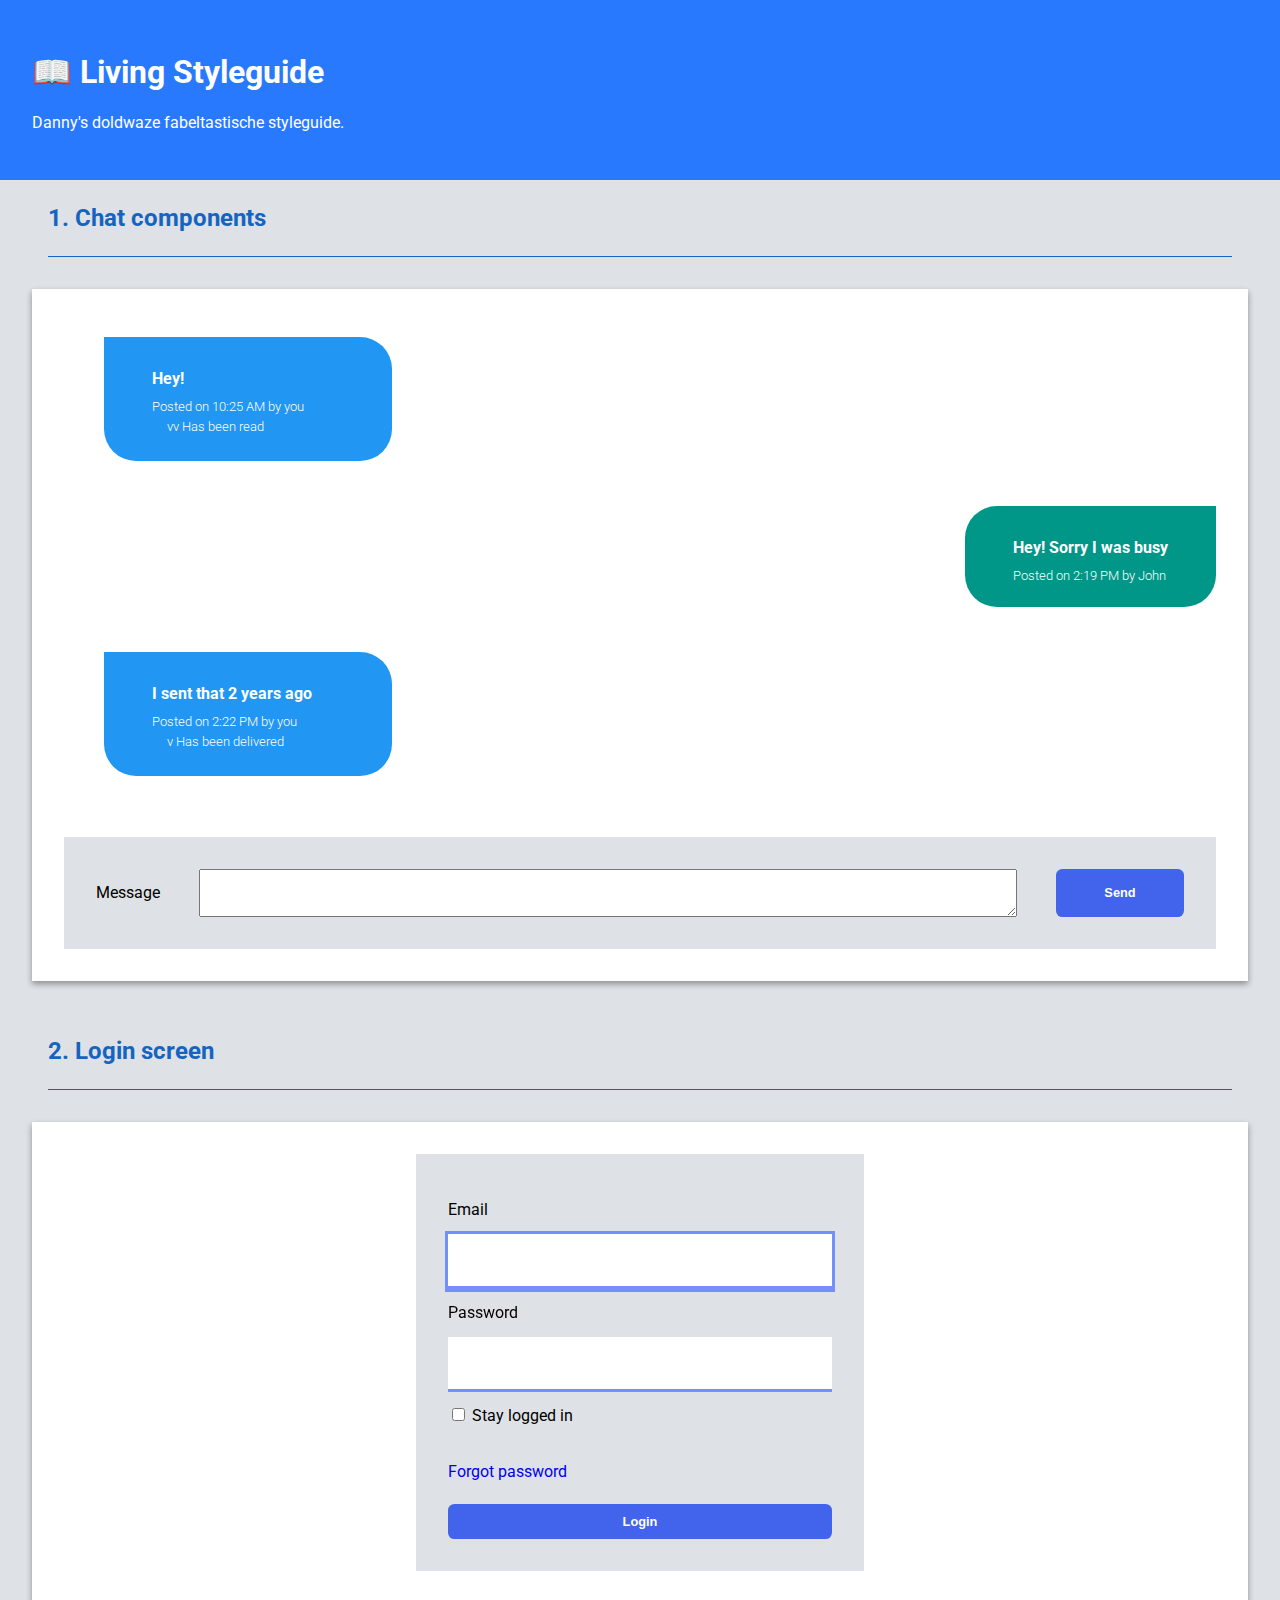
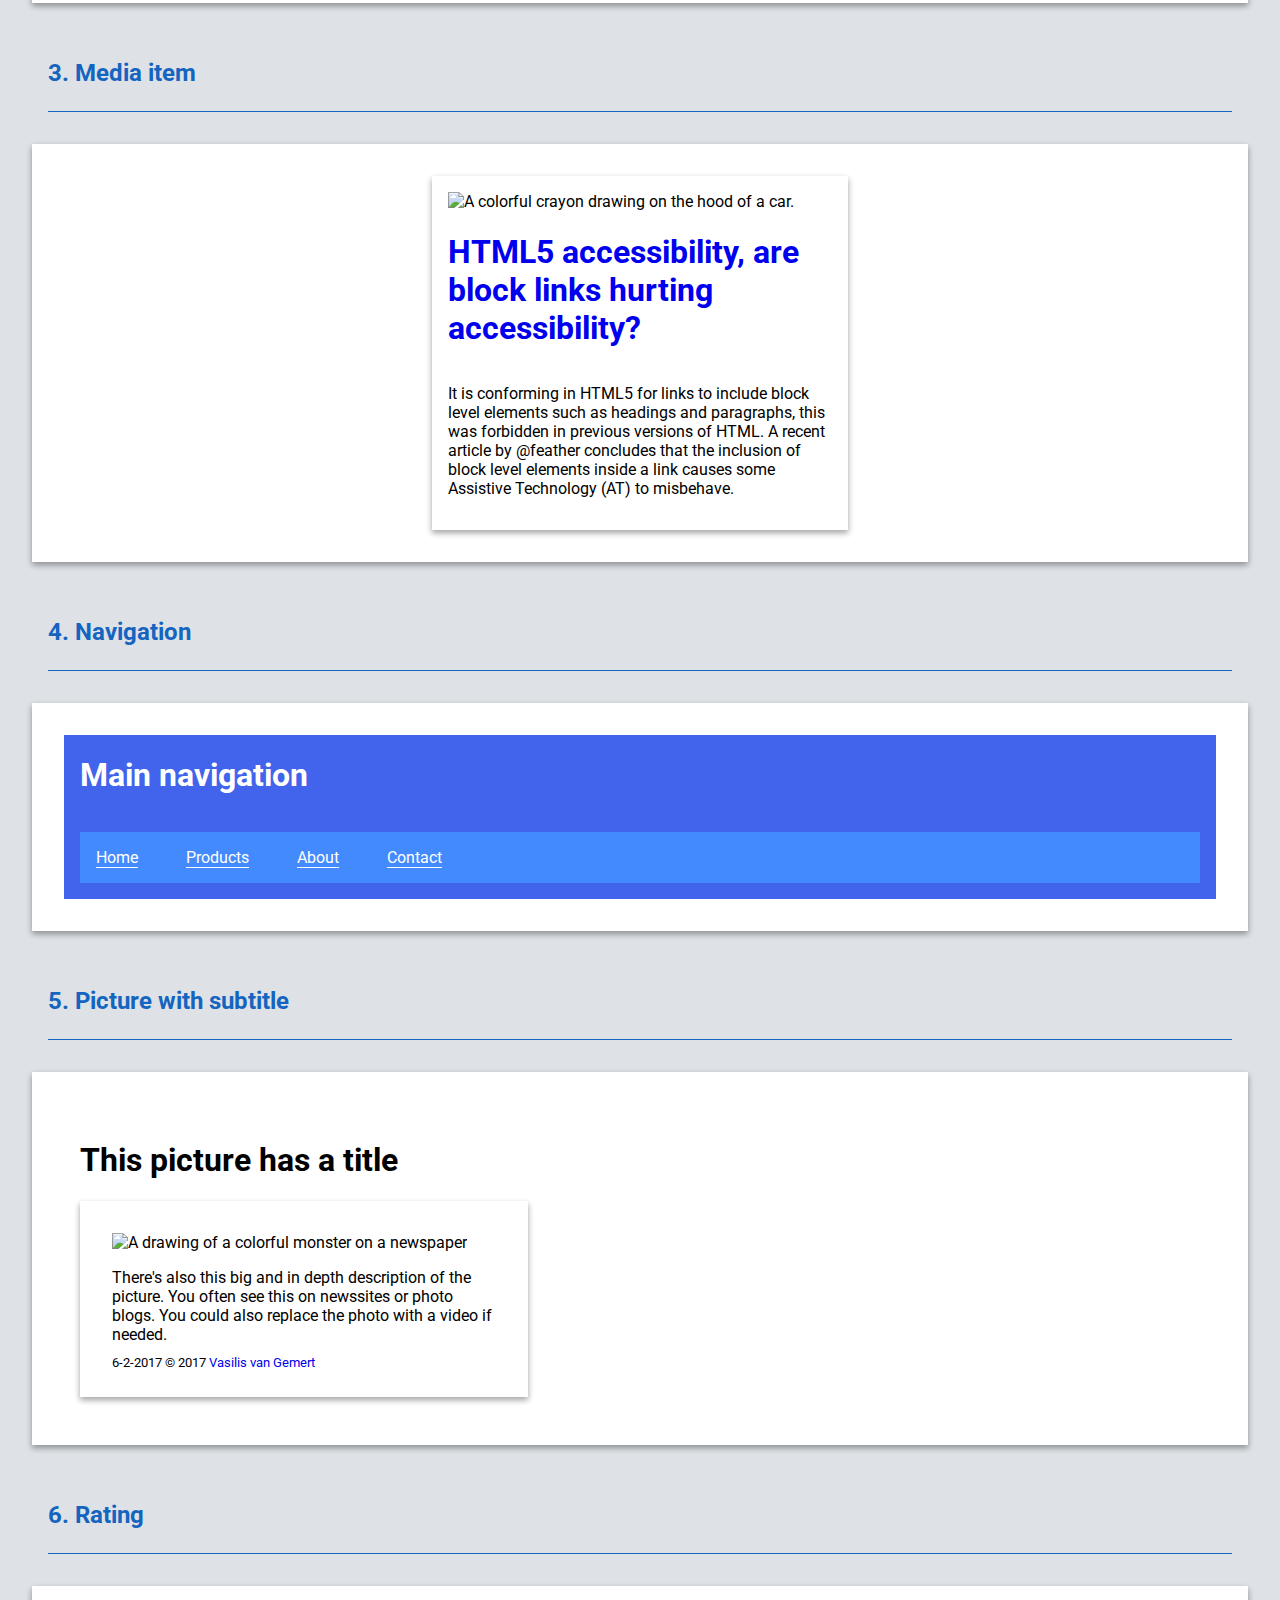
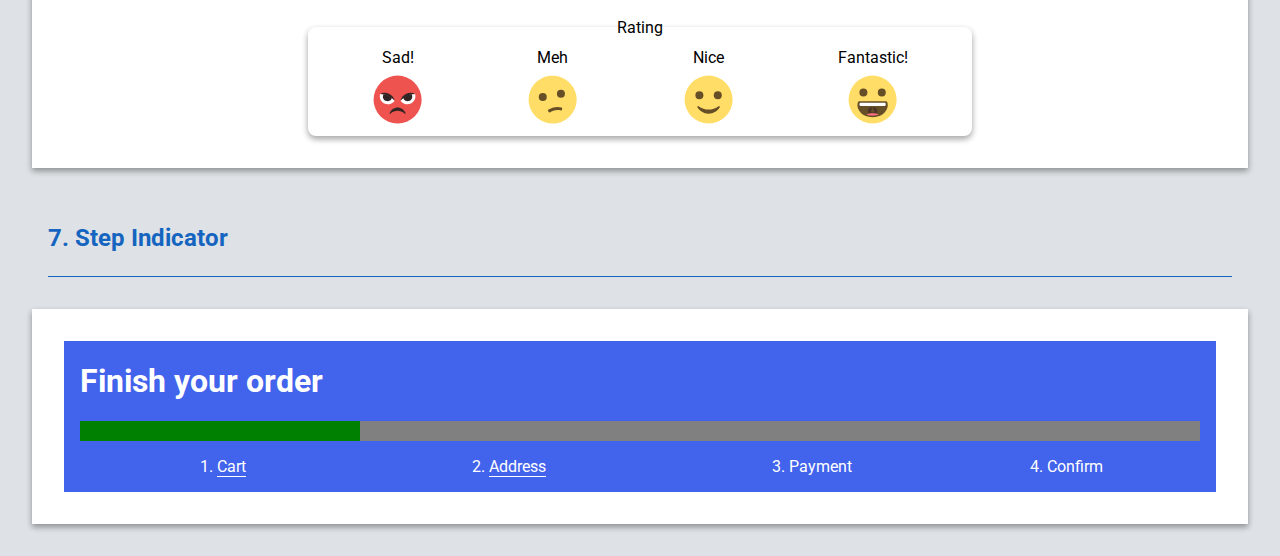
==== commit 8000c2f4: "Main layout finished" ====
--- a/week-2/index.html
+++ b/week-2/index.html
@@ -185,7 +185,7 @@
 </section>
 
 <h2> 7. Step Indicator</h2>
-<section ="step">
+<section class ="step">
   <nav>
 
       <h1>Finish your order</h1>
--- a/week-2/styles.css
+++ b/week-2/styles.css
@@ -4,11 +4,14 @@
 -----------------------------*/
 
 :root {
+  /* Colors */
   --main-bg-color: #dee2e6;
   --main-fr-color: #fff;
   --header-color: #2979FF;
 
+  /*Typography*/
   --main-font: 'Roboto', sans-serif;
+
   --main-font-color: #fff;
   --main-link-color: purple;
   --main-heading-color: #1565C0;
@@ -16,16 +19,26 @@
 
   --nav-dark: #3949AB;
 
+  /* Box Shadow */
   --box-shadow-1: 0 3px 6px rgba(0,0,0,0.16), 0 3px 6px rgba(0,0,0,0.23);
 
   --section-bg-color: #fff;
-
   --chat-bg-color: #2196F3;
   --chat-bg2-color: #009688;
-
   --button-color: #4263eb;
-
   --nav-bg-color: #4263eb;
+
+  /* Padding */
+  --padding-none: 0;
+  --padding-small: 0.5em;
+  --padding-medium: 1em;
+  --padding-big: 2em;
+
+  /* Margin */
+  --margin-none: 0;
+  --margin-small: 1em;
+  --margin-medium: 2em;
+  --margin-big: 3em;
 }
 
 /* Some resets
@@ -34,14 +47,13 @@
   text-decoration: none;
 }
 
-ul,ol {
+ul {
   list-style-type: none;
-  padding: 0;
+  padding: var(--padding-none);
 }
 
 html, body {
-  margin: 0;
-  padding;
+  margin: var(--margin-none);
 }
 
 
@@ -50,14 +62,14 @@
 
 html {
   background-color: var(--main-bg-color);
-  font-family: var(--main-font)
+  font-family: var(--main-font);
 }
 
 section {
   background-color: var(--main-fr-color);
   box-shadow: var(--box-shadow-1);
-  padding: 2em;
-  margin: 2em;
+  padding: var(--padding-big);
+  margin: var(--margin-medium);
 }
 
 h2 {
@@ -73,7 +85,7 @@
 
 header {
   background-color: var(--header-color);
-  padding: 2em;
+  padding: var(--padding-big);
   color: var(--main-fr-color);
 }
 
@@ -83,7 +95,7 @@
 form {
   display: flex;
   background-color: var(--main-bg-color);
-  padding: 2em;
+  padding: var(--padding-big);
 }
 
 label {
@@ -100,9 +112,7 @@
 
 article {
   box-shadow: var(--box-shadow-1);
-  display: flex;
-  flex-direction: column;
-  margin: 2%;
+  padding: var(--padding-medium);
 }
 
 nav {
@@ -110,6 +120,7 @@
   flex-wrap: wrap;
   background-color: var(--nav-bg-color);
   color: var(--main-fr-color);
+
   padding: 0em 1em;
 }
 
@@ -154,7 +165,7 @@
 [data-status] {
   border-radius: 100%;
   padding: 0.2em;
-  margin: 1%;
+  margin: var(--margin-small);
 }
 
 [data-status="READ"]:before {
@@ -230,22 +241,15 @@
 }
 
 .media-item article {
+  display: flex;
   max-width: 30vw;
-}
-
-article img {
+  flex-wrap: wrap;
+}
+
+.media-item article img {
+  order: -1;
+  object-fit: cover;
   width: 100%;
-  order: -1;
-}
-
-article > h1 {
-  padding: 0em 1em;
-  order: 0;
-}
-
-article > p {
-  padding: 0em 1em;
-  order: 0;
 }
 
 /* 4. Navigation
@@ -258,11 +262,11 @@
   display: flex;
   width: 100%;
   background-color: #448AFF;
-  padding: 1em;
+  padding: var(--padding-medium);
 }
 
 nav li a{
-  margin-right: 3em;
+  margin-right: var(--margin-big);
   color: white;
   border-bottom: 0.10em solid white;
 }
@@ -272,7 +276,27 @@
   display: none;
 }
 
-/* 5. Picture with subtitle
+/* 5. Picture with subtitle */
+figure {
+  width: min-content;
+  box-shadow: var(--box-shadow-1);
+  min-width: 30vw;
+  max-width: 40vw;
+  padding: var(--padding-big);
+  margin: var(--margin-none);
+}
+
+figure img {
+  height: 30vh;
+  object-fit: cover;
+  width: 100%;
+}
+
+.picture article {
+  box-shadow: none;
+}
+
+/* 6. Rating
 -----------------------*/
 .rating {
   display: flex;
@@ -294,12 +318,29 @@
 
 .emojis {
   display: flex;
-  justify-content: space-between;
+  justify-content: space-around;
 }
 
 fieldset label {
-  line-height: 0;
-  display: flex;
-  flex-direction: row-reverse;
+  line-height: 2;
+  display: flex;
+  flex-direction: column;
   align-items: center;
 }
+
+/* 7. Step indicator
+----------------------------*/
+progress {
+  width: 100%;
+}
+
+progress[value] {
+  height: 20px;
+  appearance: none;
+}
+
+.step ol {
+  display: flex;
+  justify-content: space-around;
+  width: 100vw;
+}
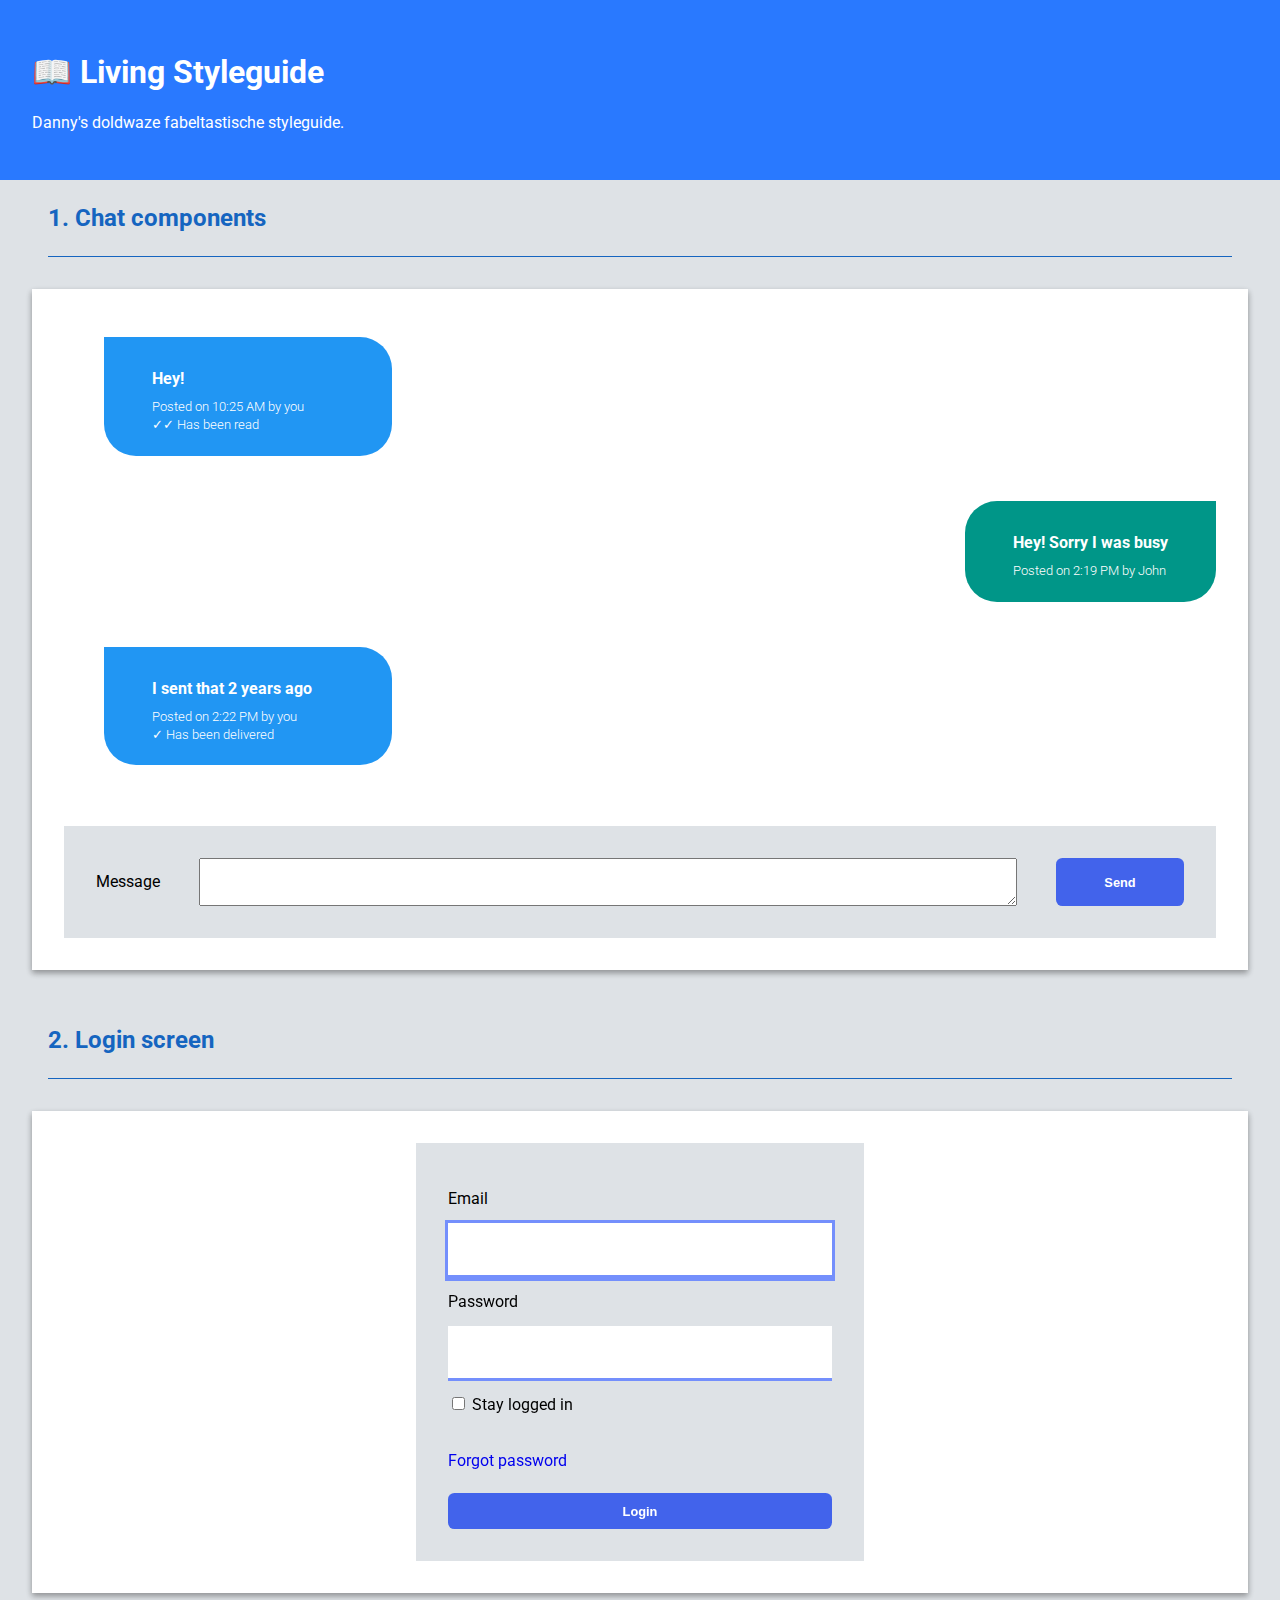
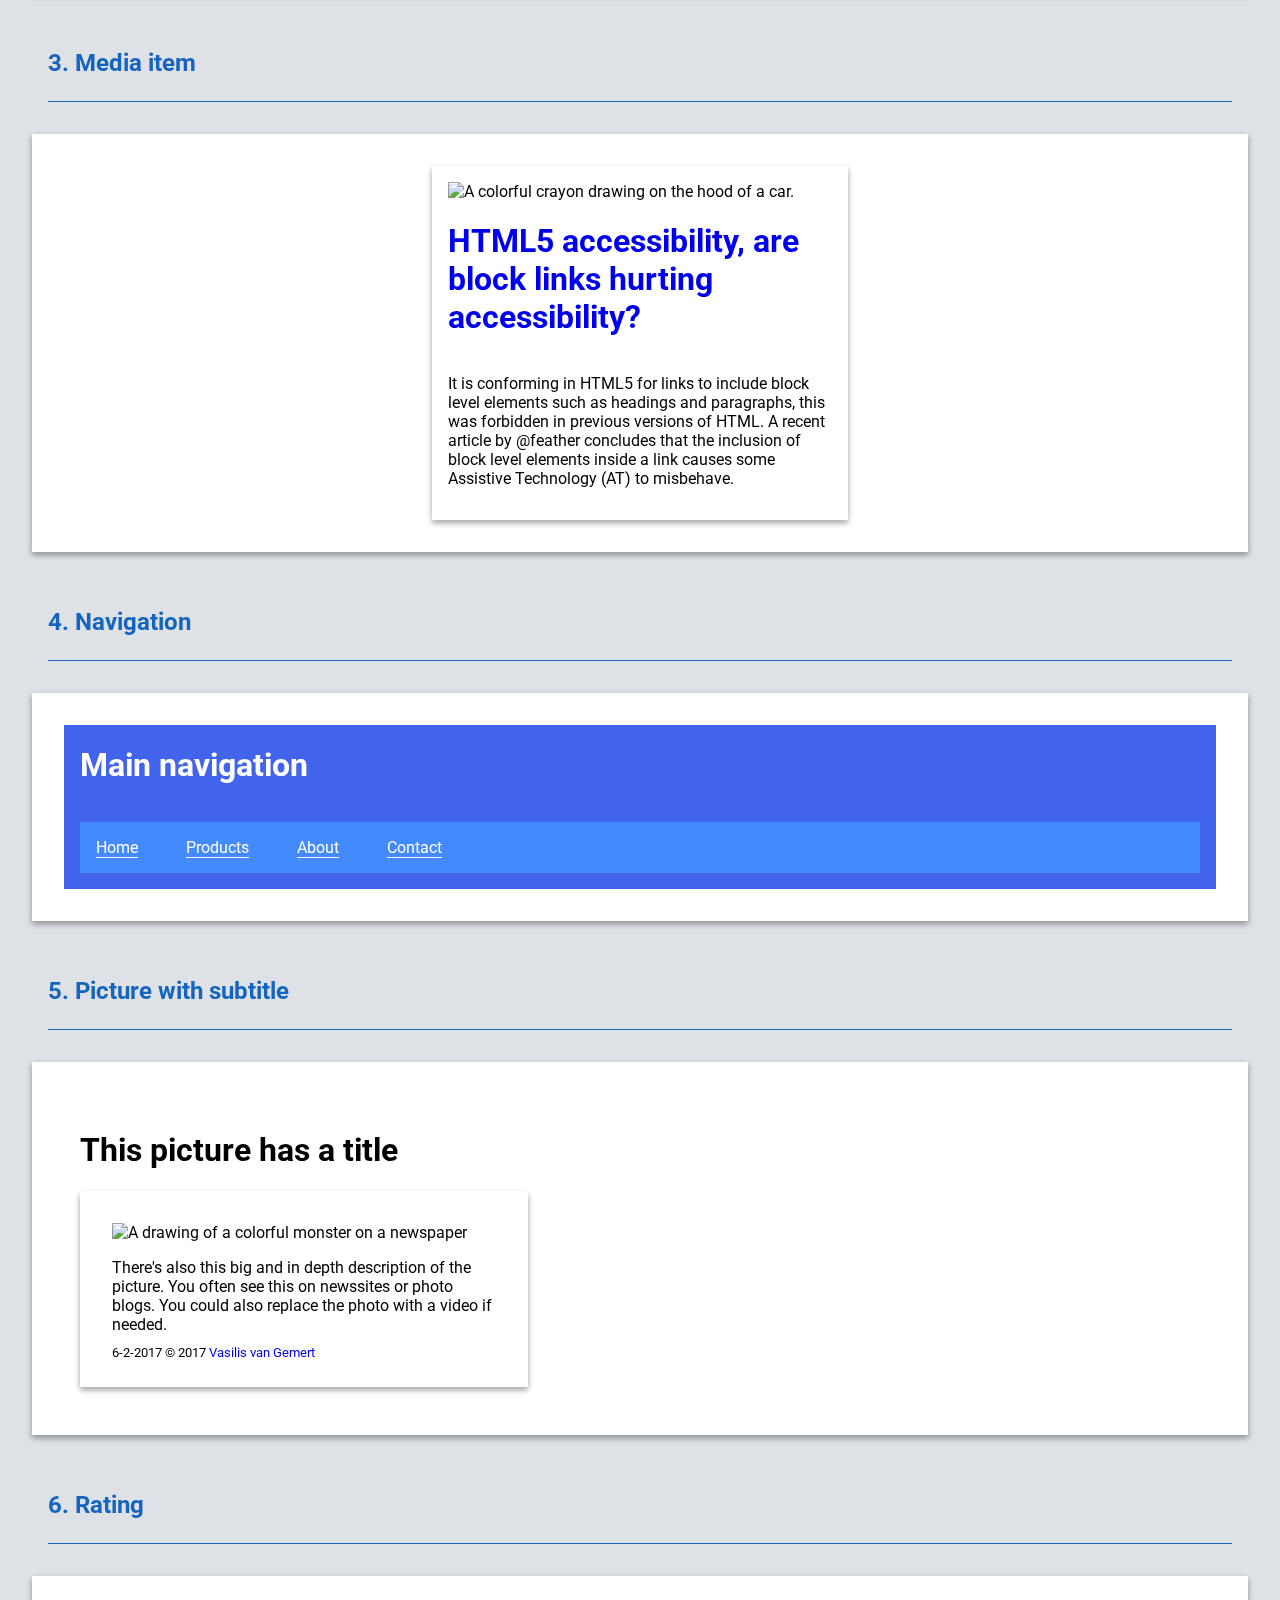
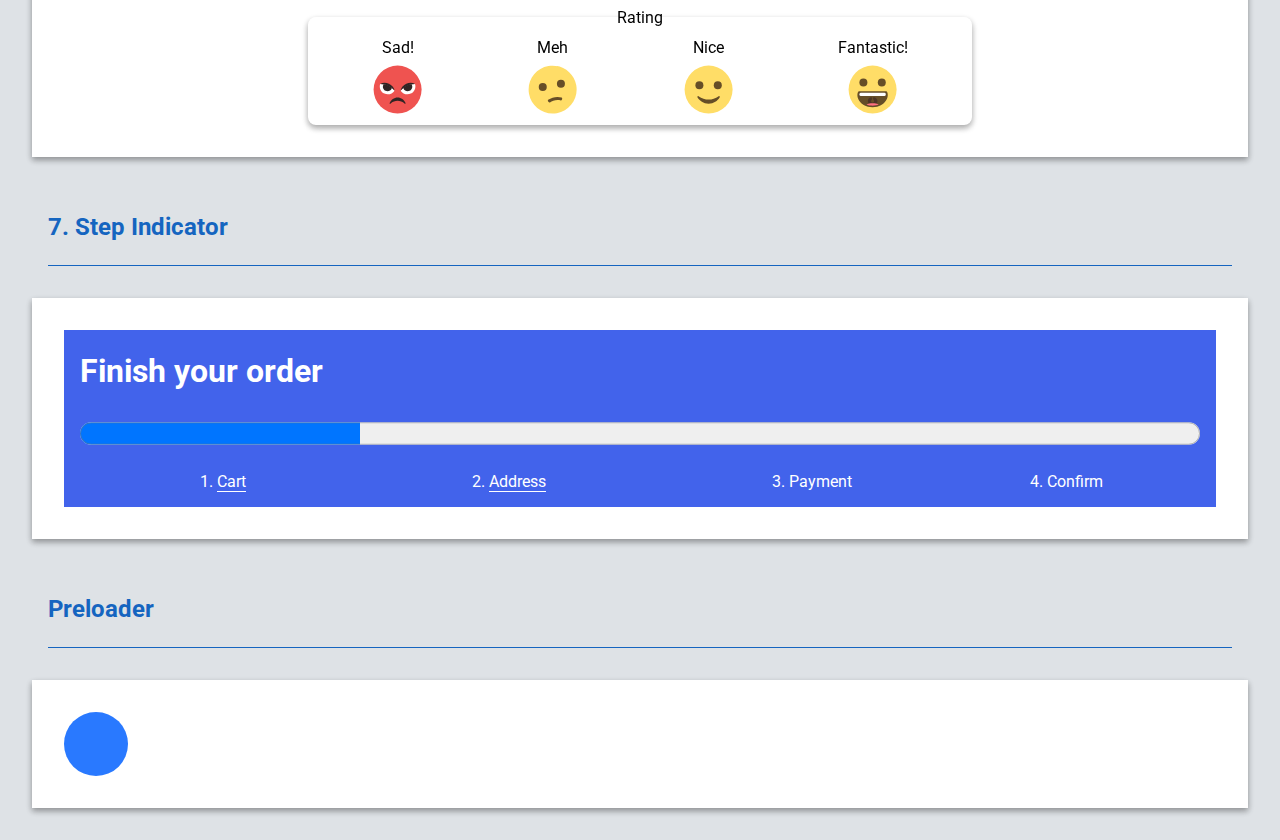
==== commit 2cfcaeb7: "Added tricks from CSS secrets" ====
--- a/week-2/index.html
+++ b/week-2/index.html
@@ -90,8 +90,8 @@
 </section>
 
 <h2>3. Media item</h3>
-<section class="media-item">
-  <article>
+<section class="item">
+  <article class="media-item">
   	<h1><a href="/">HTML5 accessibility, are block links hurting accessibility?</a></h1>
 
   	<img src="https://vasilis.nl/voto/fotos/klein/161001180558-de-boot-gemist-150.jpg" alt="A colorful crayon drawing on the hood of a car." />
@@ -210,5 +210,10 @@
   </nav>
 </section>
 
+<h2>Preloader</h2>
+<section class=preloader>
+  <div class=spinner></div>
+</section>
+
 </body>
 </html>
--- a/week-2/styles.css
+++ b/week-2/styles.css
@@ -1,8 +1,29 @@
 @import url('https://fonts.googleapis.com/css?family=Roboto:300,400,700,900');
 
-/* CSS variables for color
------------------------------*/
-
+@font-face { /* CSS secrets 5.25 */
+  font-family: Checkmark;
+  src: local('Baskerville-BoldItalic');
+  unicode-range: U+2713;
+}
+
+/* Loading spinner without sprite (8.43)
+-----------------------------*/
+.spinner {
+  background-color: var(--header-color);
+  cursor: progress; /* 6.29 cursor */
+  height: 4em;
+  width: 4em;
+  border-radius: 100%;
+  animation: spinner 2s infinite ease-in-out;
+}
+
+@keyframes spinner  {
+  0% { opacity: 0; transform: scale(0.5); }
+  50% { opacity: 1; transform: scale(1); }
+  100% { opacity: 0; transform: scale(0.5); } }
+
+/* CSS variables
+-----------------------------*/
 :root {
   /* Colors */
   --main-bg-color: #dee2e6;
@@ -28,6 +49,9 @@
   --button-color: #4263eb;
   --nav-bg-color: #4263eb;
 
+  /* Width */
+  --full-width: 100vw;
+
   /* Padding */
   --padding-none: 0;
   --padding-small: 0.5em;
@@ -41,8 +65,8 @@
   --margin-big: 3em;
 }
 
-/* Some resets
------------------------*/
+/* Reset
+-----------------------------*/
 a {
   text-decoration: none;
 }
@@ -56,10 +80,12 @@
   margin: var(--margin-none);
 }
 
+img {
+  max-width: var(--full-width);
+}
 
 /* Global page styling
------------------------*/
-
+-----------------------------*/
 html {
   background-color: var(--main-bg-color);
   font-family: var(--main-font);
@@ -74,13 +100,9 @@
 
 h2 {
   padding: 1em 0em;
+  margin: 0em 2em;
   border-bottom: 0.05em solid var(--main-heading-color);
-  margin: 0em 2em;
   color: var(--main-heading-color);
-}
-
-img {
-  max-width: 100%;
 }
 
 header {
@@ -90,7 +112,7 @@
 }
 
 /* Tags
-----------------*/
+-----------------------------*/
 
 form {
   display: flex;
@@ -113,6 +135,17 @@
 article {
   box-shadow: var(--box-shadow-1);
   padding: var(--padding-medium);
+  position: relative;
+}
+
+/* Media item fully clickable*/
+article a::after {
+  position: absolute;
+  left: 0;
+  right: 0;
+  top: 0;
+  bottom: 0;
+  content: '';
 }
 
 nav {
@@ -150,7 +183,7 @@
 }
 
 /* Attributes
----------------*/
+-----------------------------*/
 [type="submit"] {
   background-color: var(--button-color);
   border: none;
@@ -160,31 +193,23 @@
   min-width: 10vw;
   font-weight: 900;
   font-size: 0.8em;
-}
-
-[data-status] {
-  border-radius: 100%;
-  padding: 0.2em;
-  margin: var(--margin-small);
-}
+  cursor: pointer;
+}
+
 
 [data-status="READ"]:before {
-  content: "vv ";
+  content: "✓✓ ";
 }
 
 [data-status="DELIVERED"]:before {
-  content: "v ";
+  content: "✓ ";
 }
 
 /* 1. Chat
-----------------*/
+-----------------------------*/
 .chat ol {
   display: flex;
   flex-direction: column;
-}
-
-.chat form > label {
-  align-self: center;
 }
 
 form > textarea {
@@ -215,9 +240,8 @@
   font-weight: 300;
 }
 
-
 /* 2. Login
------------------*/
+-----------------------------*/
 .login {
   display: flex;
   justify-content: center;
@@ -234,33 +258,33 @@
 }
 
 /* 3. Media item
---------------*/
-.media-item {
+-----------------------------*/
+.item {
   display: flex;
   justify-content: center;
 }
 
-.media-item article {
+.item article {
   display: flex;
   max-width: 30vw;
   flex-wrap: wrap;
 }
 
-.media-item article img {
+.item article img {
   order: -1;
   object-fit: cover;
-  width: 100%;
+  width: var(--full-width);
 }
 
 /* 4. Navigation
-------------------*/
+-----------------------------*/
 nav h1 {
-  flex-basis: 100%;
+  flex-basis: 100vw;
 }
 
 nav ul {
   display: flex;
-  width: 100%;
+  width: var(--full-width);
   background-color: #448AFF;
   padding: var(--padding-medium);
 }
@@ -276,7 +300,18 @@
   display: none;
 }
 
-/* 5. Picture with subtitle */
+@media (max-width: 40em) {
+  nav ul {
+    flex-direction: column;
+  }
+
+  nav li {
+    margin-bottom: var(--margin-small);
+  }
+}
+
+/* 5. Picture with subtitle
+-----------------------------*/
 figure {
   width: min-content;
   box-shadow: var(--box-shadow-1);
@@ -297,7 +332,7 @@
 }
 
 /* 6. Rating
------------------------*/
+-----------------------------*/
 .rating {
   display: flex;
   justify-content: center;
@@ -329,18 +364,14 @@
 }
 
 /* 7. Step indicator
-----------------------------*/
+-----------------------------*/
 progress {
-  width: 100%;
-}
-
-progress[value] {
-  height: 20px;
-  appearance: none;
+  width: var(--full-width);
+  height: 5vh;
 }
 
 .step ol {
   display: flex;
   justify-content: space-around;
-  width: 100vw;
-}
+  width: var(--full-width);
+}
